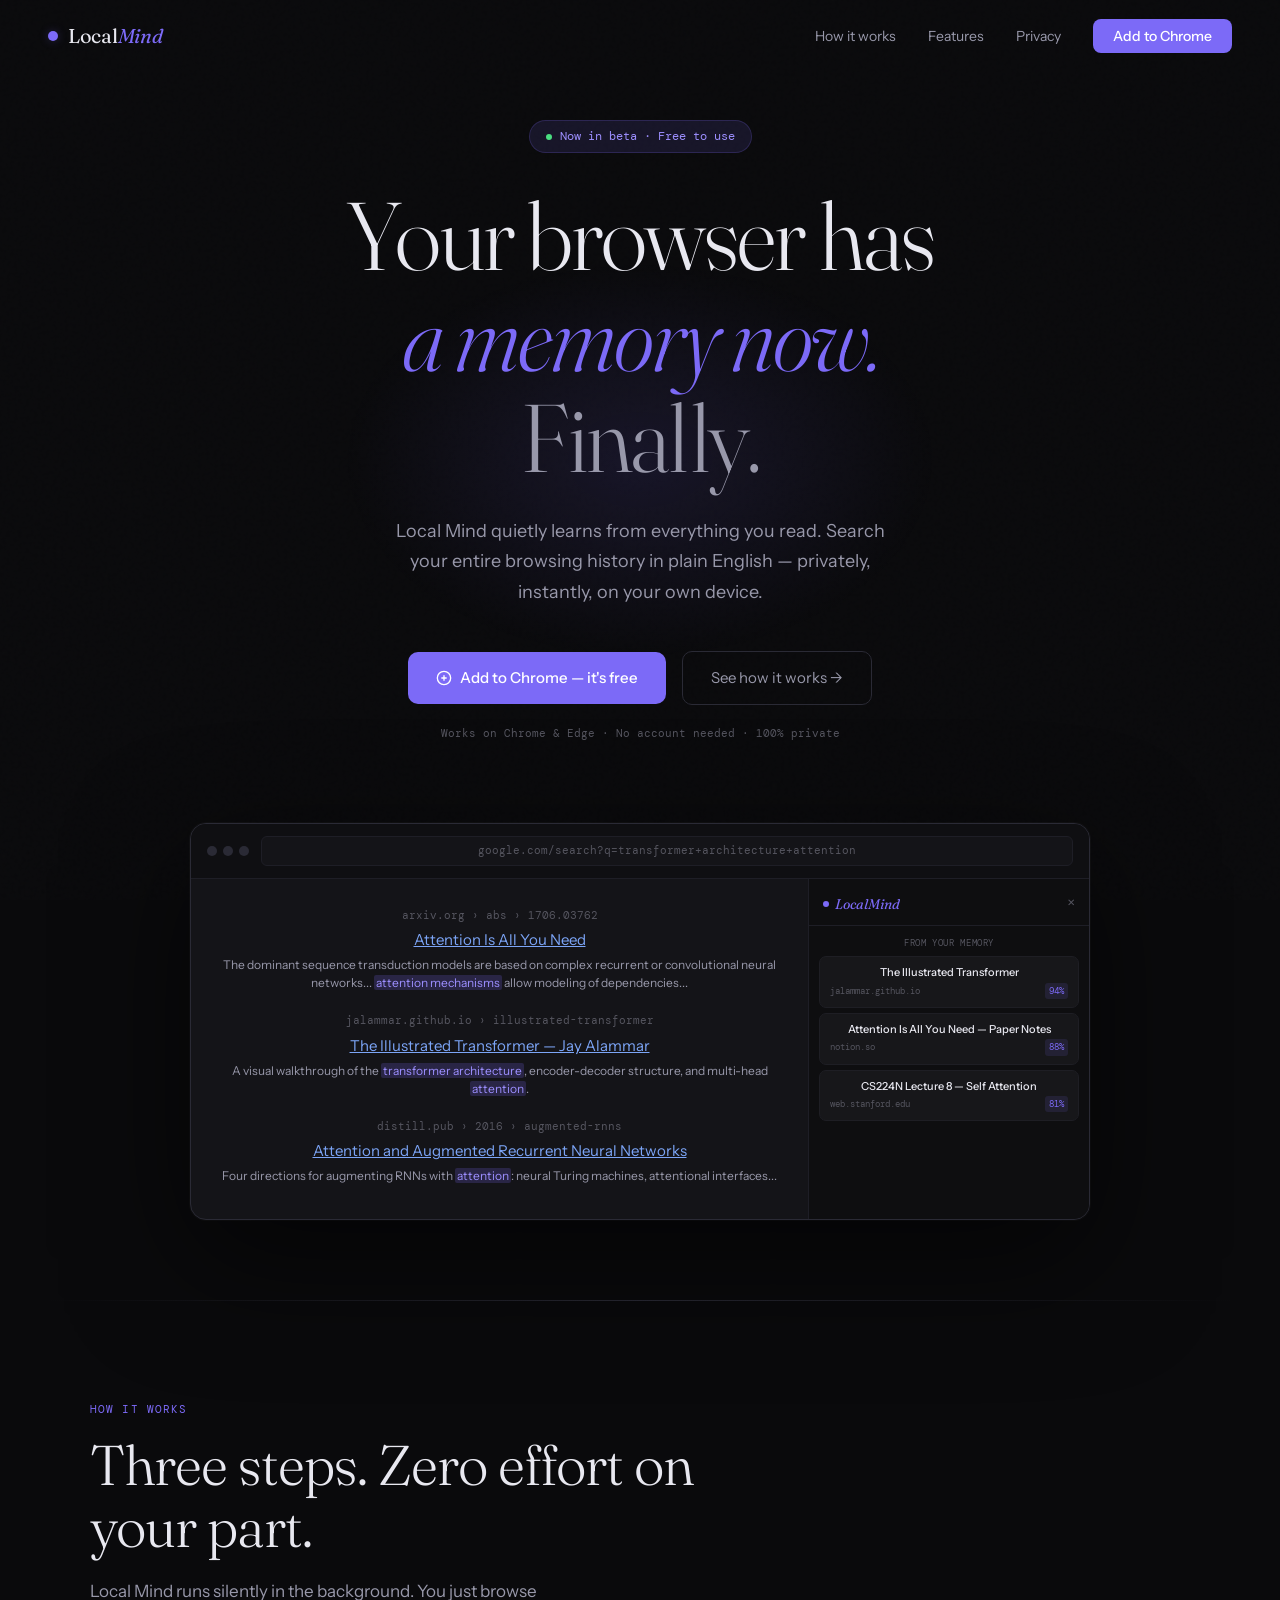
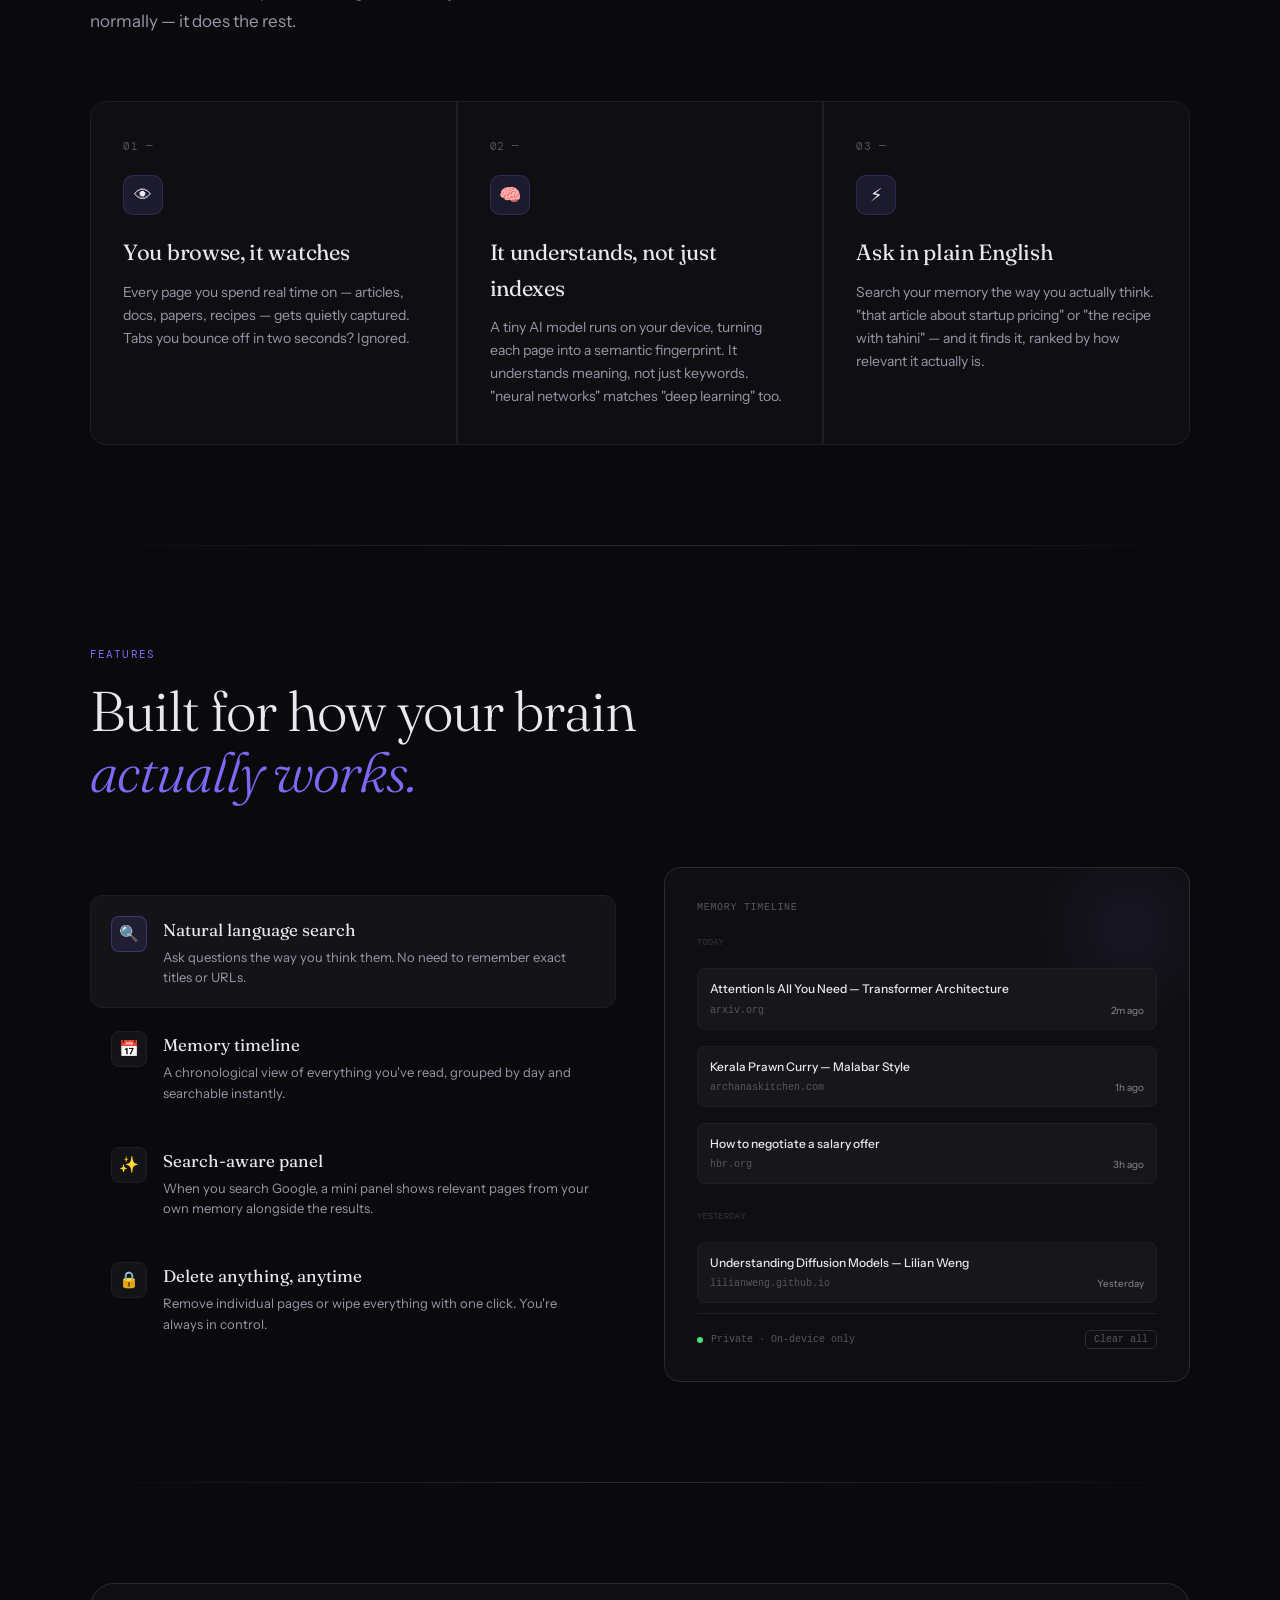
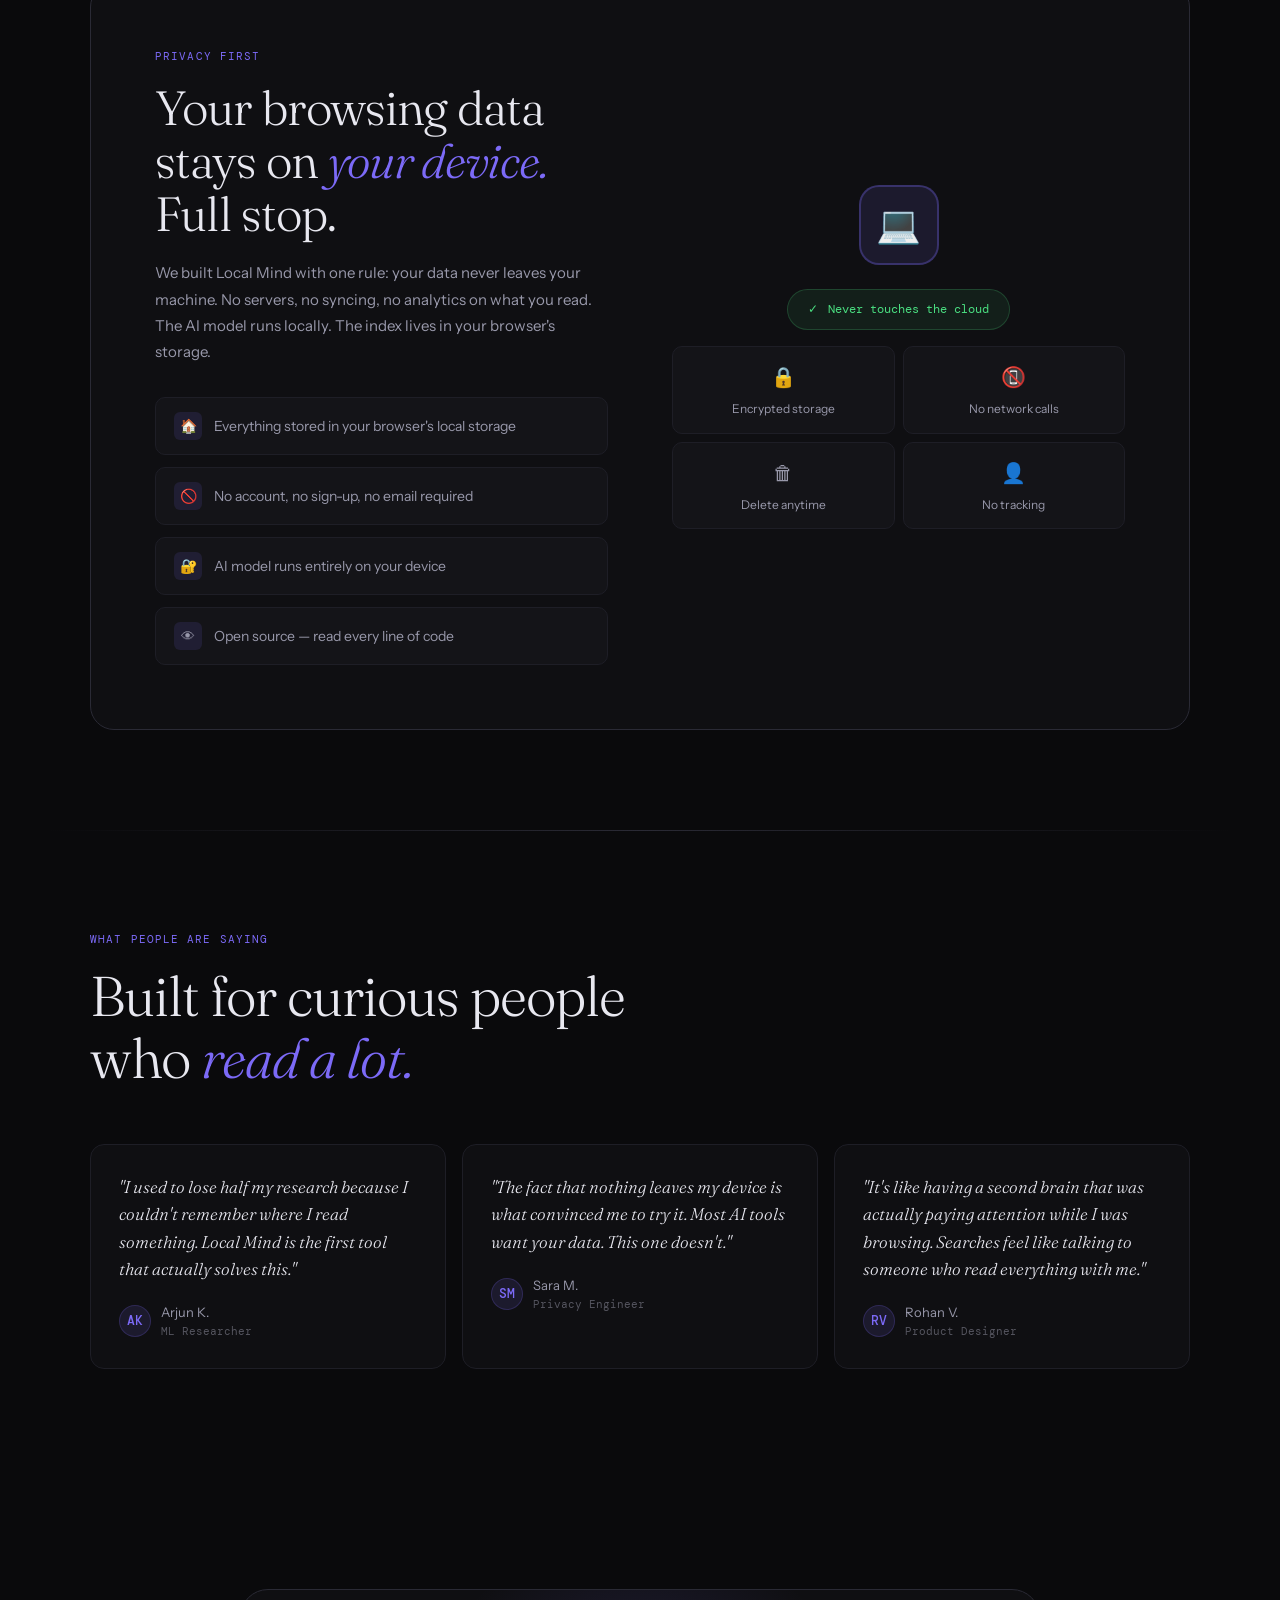
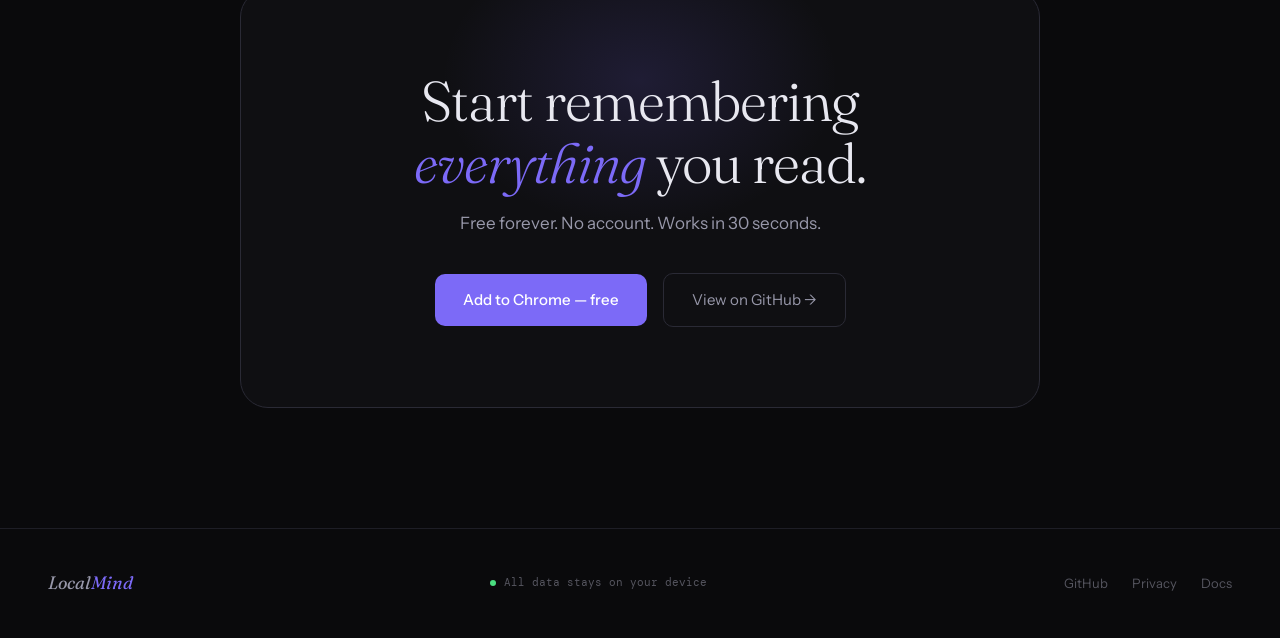
==== frontend/index.html @ 48183b3a "feat: added landong page" ====
<!DOCTYPE html>
<html lang="en">
<head>
  <meta charset="UTF-8"/>
  <meta name="viewport" content="width=device-width, initial-scale=1.0"/>
  <title>Local Mind — Your Browser Memory</title>
  <link rel="preconnect" href="https://fonts.googleapis.com">
  <link href="https://fonts.googleapis.com/css2?family=Fraunces:ital,opsz,wght@0,9..144,300;0,9..144,400;0,9..144,500;1,9..144,300;1,9..144,400&family=Instrument+Sans:wght@400;500&family=DM+Mono:wght@400;500&display=swap" rel="stylesheet">
  <style>
    *, *::before, *::after { box-sizing: border-box; margin: 0; padding: 0; }

    :root {
      --bg: #0a0a0c;
      --bg2: #0f0f12;
      --bg3: #141418;
      --accent: #7c6af7;
      --accent2: #9d8fff;
      --accent-dim: rgba(124,106,247,0.12);
      --accent-glow: rgba(124,106,247,0.25);
      --border: #1e1e26;
      --border2: #2a2a35;
      --text: #e8e8f0;
      --text2: #9898aa;
      --text3: #55555f;
      --green: #4ade80;
      --serif: 'Fraunces', Georgia, serif;
      --sans: 'Instrument Sans', system-ui, sans-serif;
      --mono: 'DM Mono', monospace;
    }

    html { scroll-behavior: smooth; }

    body {
      background: var(--bg);
      color: var(--text);
      font-family: var(--sans);
      font-size: 16px;
      line-height: 1.6;
      overflow-x: hidden;
    }

    /* ── Noise overlay ─────────────────────────────────────────────── */
    body::before {
      content: '';
      position: fixed;
      inset: 0;
      background-image: url("data:image/svg+xml,%3Csvg viewBox='0 0 256 256' xmlns='http://www.w3.org/2000/svg'%3E%3Cfilter id='noise'%3E%3CfeTurbulence type='fractalNoise' baseFrequency='0.9' numOctaves='4' stitchTiles='stitch'/%3E%3C/filter%3E%3Crect width='100%25' height='100%25' filter='url(%23noise)' opacity='0.04'/%3E%3C/svg%3E");
      pointer-events: none;
      z-index: 0;
      opacity: 0.4;
    }

    /* ── Nav ───────────────────────────────────────────────────────── */
    nav {
      position: fixed;
      top: 0; left: 0; right: 0;
      z-index: 100;
      display: flex;
      align-items: center;
      justify-content: space-between;
      padding: 20px 48px;
      border-bottom: 1px solid transparent;
      transition: border-color 0.3s, background 0.3s;
    }

    nav.scrolled {
      background: rgba(10,10,12,0.9);
      backdrop-filter: blur(12px);
      border-color: var(--border);
    }

    .nav-logo {
      display: flex;
      align-items: center;
      gap: 10px;
      text-decoration: none;
    }

    .nav-dot {
      width: 10px; height: 10px;
      border-radius: 50%;
      background: var(--accent);
      box-shadow: 0 0 10px var(--accent-glow);
      animation: pulse 2.5s ease-in-out infinite;
    }

    @keyframes pulse {
      0%,100% { box-shadow: 0 0 8px var(--accent-glow); }
      50% { box-shadow: 0 0 20px rgba(124,106,247,0.5); }
    }

    .nav-logo-text {
      font-family: var(--serif);
      font-size: 20px;
      color: var(--text);
      letter-spacing: -0.3px;
    }

    .nav-logo-text em { font-style: italic; color: var(--accent); }

    .nav-links {
      display: flex;
      align-items: center;
      gap: 32px;
      list-style: none;
    }

    .nav-links a {
      color: var(--text2);
      text-decoration: none;
      font-size: 14px;
      transition: color 0.15s;
    }

    .nav-links a:hover { color: var(--text); }

    .nav-cta {
      background: var(--accent);
      color: white !important;
      padding: 8px 20px;
      border-radius: 8px;
      font-size: 14px !important;
      font-weight: 500;
      transition: background 0.15s !important;
    }

    .nav-cta:hover { background: #6b59e0 !important; color: white !important; }

    /* ── Hero ──────────────────────────────────────────────────────── */
    .hero {
      min-height: 100vh;
      display: flex;
      flex-direction: column;
      align-items: center;
      justify-content: center;
      text-align: center;
      padding: 120px 24px 80px;
      position: relative;
    }

    /* Radial glow behind hero */
    .hero::after {
      content: '';
      position: absolute;
      top: 20%;
      left: 50%;
      transform: translateX(-50%);
      width: 600px;
      height: 400px;
      background: radial-gradient(ellipse, rgba(124,106,247,0.12) 0%, transparent 70%);
      pointer-events: none;
      z-index: 0;
    }

    .hero-eyebrow {
      display: inline-flex;
      align-items: center;
      gap: 8px;
      background: var(--accent-dim);
      border: 1px solid rgba(124,106,247,0.2);
      border-radius: 999px;
      padding: 6px 16px;
      font-family: var(--mono);
      font-size: 12px;
      color: var(--accent2);
      margin-bottom: 32px;
      position: relative;
      z-index: 1;
      animation: fadeUp 0.8s ease both;
    }

    .eyebrow-dot {
      width: 6px; height: 6px;
      border-radius: 50%;
      background: var(--green);
      animation: pulse 2s ease-in-out infinite;
    }

    .hero-title {
      font-family: var(--serif);
      font-size: clamp(52px, 8vw, 96px);
      font-weight: 300;
      line-height: 1.05;
      letter-spacing: -2px;
      color: var(--text);
      max-width: 900px;
      position: relative;
      z-index: 1;
      animation: fadeUp 0.8s 0.1s ease both;
    }

    .hero-title em {
      font-style: italic;
      color: var(--accent);
      font-weight: 300;
    }

    .hero-title .line2 {
      display: block;
      color: var(--text2);
      font-weight: 300;
    }

    .hero-sub {
      font-size: 18px;
      color: var(--text2);
      max-width: 520px;
      margin: 28px auto 0;
      line-height: 1.7;
      font-weight: 400;
      position: relative;
      z-index: 1;
      animation: fadeUp 0.8s 0.2s ease both;
    }

    .hero-actions {
      display: flex;
      align-items: center;
      gap: 16px;
      margin-top: 44px;
      position: relative;
      z-index: 1;
      animation: fadeUp 0.8s 0.3s ease both;
    }

    .btn-primary {
      display: inline-flex;
      align-items: center;
      gap: 8px;
      background: var(--accent);
      color: white;
      padding: 14px 28px;
      border-radius: 10px;
      font-size: 15px;
      font-weight: 500;
      text-decoration: none;
      transition: all 0.2s;
      border: none;
      cursor: pointer;
    }

    .btn-primary:hover {
      background: #6b59e0;
      transform: translateY(-1px);
      box-shadow: 0 8px 30px rgba(124,106,247,0.35);
    }

    .btn-secondary {
      display: inline-flex;
      align-items: center;
      gap: 8px;
      background: transparent;
      color: var(--text2);
      padding: 14px 28px;
      border-radius: 10px;
      font-size: 15px;
      text-decoration: none;
      border: 1px solid var(--border2);
      transition: all 0.2s;
    }

    .btn-secondary:hover {
      color: var(--text);
      border-color: var(--text3);
    }

    .hero-note {
      margin-top: 20px;
      font-family: var(--mono);
      font-size: 11px;
      color: var(--text3);
      position: relative;
      z-index: 1;
      animation: fadeUp 0.8s 0.4s ease both;
    }

    /* ── Browser mockup ────────────────────────────────────────────── */
    .hero-visual {
      margin-top: 80px;
      position: relative;
      z-index: 1;
      animation: fadeUp 0.8s 0.5s ease both;
      width: 100%;
      max-width: 900px;
    }

    .browser-frame {
      background: var(--bg3);
      border: 1px solid var(--border2);
      border-radius: 16px;
      overflow: hidden;
      box-shadow: 0 40px 120px rgba(0,0,0,0.6), 0 0 0 1px rgba(255,255,255,0.03);
    }

    .browser-bar {
      background: var(--bg2);
      border-bottom: 1px solid var(--border);
      padding: 12px 16px;
      display: flex;
      align-items: center;
      gap: 12px;
    }

    .browser-dots {
      display: flex;
      gap: 6px;
    }

    .browser-dots span {
      width: 10px; height: 10px;
      border-radius: 50%;
      background: var(--border2);
    }

    .browser-url {
      flex: 1;
      background: var(--bg3);
      border: 1px solid var(--border);
      border-radius: 6px;
      padding: 5px 12px;
      font-family: var(--mono);
      font-size: 11px;
      color: var(--text3);
      text-align: center;
    }

    .browser-content {
      display: grid;
      grid-template-columns: 1fr 280px;
      min-height: 340px;
    }

    .browser-main {
      padding: 28px;
      border-right: 1px solid var(--border);
    }

    .search-results-mock {
      display: flex;
      flex-direction: column;
      gap: 20px;
    }

    .mock-result {
      display: flex;
      flex-direction: column;
      gap: 4px;
      animation: fadeUp 0.5s ease both;
    }

    .mock-result:nth-child(1) { animation-delay: 0.6s; }
    .mock-result:nth-child(2) { animation-delay: 0.7s; }
    .mock-result:nth-child(3) { animation-delay: 0.8s; }

    .mock-url { font-size: 11px; color: var(--text3); font-family: var(--mono); }
    .mock-title { font-size: 15px; color: #7ca5f7; text-decoration: underline; cursor: pointer; }
    .mock-snippet { font-size: 12px; color: var(--text2); line-height: 1.5; }
    .mock-snippet mark { background: rgba(124,106,247,0.2); color: var(--accent2); border-radius: 2px; padding: 0 2px; }

    /* Mini panel inside browser */
    .mini-panel {
      background: #0e0e10;
      display: flex;
      flex-direction: column;
    }

    .mp-header {
      padding: 14px 14px 10px;
      border-bottom: 1px solid var(--border);
      display: flex;
      align-items: center;
      justify-content: space-between;
    }

    .mp-logo {
      font-family: var(--serif);
      font-style: italic;
      font-size: 14px;
      color: var(--accent);
      display: flex;
      align-items: center;
      gap: 6px;
    }

    .mp-dot {
      width: 6px; height: 6px;
      border-radius: 50%;
      background: var(--accent);
      animation: pulse 2s ease-in-out infinite;
    }

    .mp-label {
      font-family: var(--mono);
      font-size: 9px;
      color: var(--text3);
      text-transform: uppercase;
      letter-spacing: 0.07em;
      padding: 10px 14px 6px;
    }

    .mp-cards {
      display: flex;
      flex-direction: column;
      gap: 5px;
      padding: 0 10px;
      flex: 1;
    }

    .mp-card {
      background: #17171a;
      border: 1px solid #1e1e24;
      border-radius: 7px;
      padding: 8px 10px;
      animation: fadeUp 0.4s ease both;
    }

    .mp-card:nth-child(1) { animation-delay: 0.9s; }
    .mp-card:nth-child(2) { animation-delay: 1.0s; }
    .mp-card:nth-child(3) { animation-delay: 1.1s; }

    .mp-card-title {
      font-size: 11px;
      font-weight: 500;
      color: var(--text);
      line-height: 1.3;
      margin-bottom: 3px;
    }

    .mp-card-meta {
      display: flex;
      justify-content: space-between;
      align-items: center;
    }

    .mp-card-domain { font-family: var(--mono); font-size: 9px; color: var(--text3); }
    .mp-card-score { font-family: var(--mono); font-size: 9px; color: var(--accent); background: var(--accent-dim); border-radius: 3px; padding: 1px 4px; }

    /* ── Sections ──────────────────────────────────────────────────── */
    section {
      padding: 100px 24px;
      position: relative;
      z-index: 1;
    }

    .container {
      max-width: 1100px;
      margin: 0 auto;
    }

    .section-label {
      font-family: var(--mono);
      font-size: 11px;
      text-transform: uppercase;
      letter-spacing: 0.1em;
      color: var(--accent);
      margin-bottom: 16px;
    }

    .section-title {
      font-family: var(--serif);
      font-size: clamp(36px, 5vw, 56px);
      font-weight: 300;
      line-height: 1.1;
      letter-spacing: -1px;
      color: var(--text);
      max-width: 640px;
      margin-bottom: 20px;
    }

    .section-title em { font-style: italic; color: var(--accent); }

    .section-body {
      font-size: 17px;
      color: var(--text2);
      max-width: 500px;
      line-height: 1.75;
    }

    /* ── How it works ──────────────────────────────────────────────── */
    .how-grid {
      display: grid;
      grid-template-columns: repeat(3, 1fr);
      gap: 2px;
      margin-top: 64px;
      background: var(--border);
      border: 1px solid var(--border);
      border-radius: 16px;
      overflow: hidden;
    }

    .how-item {
      background: var(--bg2);
      padding: 36px 32px;
      position: relative;
      transition: background 0.2s;
    }

    .how-item:hover { background: var(--bg3); }

    .how-num {
      font-family: var(--mono);
      font-size: 11px;
      color: var(--text3);
      margin-bottom: 20px;
      letter-spacing: 0.05em;
    }

    .how-icon {
      width: 40px; height: 40px;
      background: var(--accent-dim);
      border: 1px solid rgba(124,106,247,0.2);
      border-radius: 10px;
      display: flex;
      align-items: center;
      justify-content: center;
      margin-bottom: 20px;
      font-size: 18px;
    }

    .how-title {
      font-family: var(--serif);
      font-size: 22px;
      font-weight: 400;
      color: var(--text);
      margin-bottom: 10px;
      letter-spacing: -0.3px;
    }

    .how-desc {
      font-size: 14px;
      color: var(--text2);
      line-height: 1.65;
    }

    /* ── Features ──────────────────────────────────────────────────── */
    .features-wrap {
      display: grid;
      grid-template-columns: 1fr 1fr;
      gap: 48px;
      align-items: center;
      margin-top: 64px;
    }

    .feature-list {
      display: flex;
      flex-direction: column;
      gap: 2px;
    }

    .feature-item {
      display: flex;
      align-items: flex-start;
      gap: 16px;
      padding: 20px;
      border-radius: 12px;
      cursor: pointer;
      transition: background 0.15s;
      border: 1px solid transparent;
    }

    .feature-item:hover, .feature-item.active {
      background: var(--bg3);
      border-color: var(--border);
    }

    .feature-item.active .feature-icon {
      background: var(--accent-dim);
      border-color: rgba(124,106,247,0.3);
      color: var(--accent);
    }

    .feature-icon {
      width: 36px; height: 36px;
      background: var(--bg3);
      border: 1px solid var(--border);
      border-radius: 8px;
      display: flex;
      align-items: center;
      justify-content: center;
      font-size: 16px;
      flex-shrink: 0;
      transition: all 0.15s;
    }

    .feature-text h3 {
      font-family: var(--serif);
      font-size: 17px;
      font-weight: 400;
      color: var(--text);
      margin-bottom: 4px;
    }

    .feature-text p {
      font-size: 13px;
      color: var(--text2);
      line-height: 1.55;
    }

    .feature-visual {
      background: var(--bg2);
      border: 1px solid var(--border2);
      border-radius: 16px;
      padding: 32px;
      min-height: 360px;
      display: flex;
      flex-direction: column;
      gap: 10px;
      position: relative;
      overflow: hidden;
    }

    .feature-visual::before {
      content: '';
      position: absolute;
      top: -40px; right: -40px;
      width: 200px; height: 200px;
      background: radial-gradient(circle, rgba(124,106,247,0.08) 0%, transparent 70%);
      pointer-events: none;
    }

    /* ── Privacy section ───────────────────────────────────────────── */
    .privacy-wrap {
      background: var(--bg2);
      border: 1px solid var(--border2);
      border-radius: 24px;
      padding: 64px;
      display: grid;
      grid-template-columns: 1fr 1fr;
      gap: 64px;
      align-items: center;
    }

    .privacy-badges {
      display: flex;
      flex-direction: column;
      gap: 12px;
      margin-top: 32px;
    }

    .privacy-badge {
      display: flex;
      align-items: center;
      gap: 12px;
      padding: 14px 18px;
      background: var(--bg3);
      border: 1px solid var(--border);
      border-radius: 10px;
      font-size: 14px;
      color: var(--text2);
    }

    .privacy-badge-icon {
      width: 28px; height: 28px;
      background: var(--accent-dim);
      border-radius: 6px;
      display: flex;
      align-items: center;
      justify-content: center;
      font-size: 14px;
      flex-shrink: 0;
    }

    .privacy-graphic {
      display: flex;
      flex-direction: column;
      gap: 16px;
      align-items: center;
    }

    .device-icon {
      width: 80px; height: 80px;
      background: var(--accent-dim);
      border: 2px solid rgba(124,106,247,0.3);
      border-radius: 20px;
      display: flex;
      align-items: center;
      justify-content: center;
      font-size: 36px;
      margin: 0 auto 8px;
    }

    .no-cloud {
      display: flex;
      align-items: center;
      gap: 10px;
      padding: 10px 20px;
      background: rgba(74,222,128,0.08);
      border: 1px solid rgba(74,222,128,0.2);
      border-radius: 999px;
      font-family: var(--mono);
      font-size: 12px;
      color: var(--green);
    }

    .lock-items {
      display: grid;
      grid-template-columns: 1fr 1fr;
      gap: 8px;
      width: 100%;
    }

    .lock-item {
      background: var(--bg3);
      border: 1px solid var(--border);
      border-radius: 10px;
      padding: 14px;
      text-align: center;
      font-size: 12px;
      color: var(--text2);
    }

    .lock-item span { display: block; font-size: 20px; margin-bottom: 6px; }

    /* ── Testimonials / quotes ─────────────────────────────────────── */
    .quotes-grid {
      display: grid;
      grid-template-columns: repeat(3, 1fr);
      gap: 16px;
      margin-top: 56px;
    }

    .quote-card {
      background: var(--bg2);
      border: 1px solid var(--border);
      border-radius: 14px;
      padding: 28px;
      transition: border-color 0.2s;
    }

    .quote-card:hover { border-color: var(--border2); }

    .quote-text {
      font-family: var(--serif);
      font-size: 17px;
      font-weight: 300;
      font-style: italic;
      color: var(--text);
      line-height: 1.6;
      margin-bottom: 20px;
    }

    .quote-author {
      display: flex;
      align-items: center;
      gap: 10px;
    }

    .quote-avatar {
      width: 32px; height: 32px;
      border-radius: 50%;
      background: var(--accent-dim);
      border: 1px solid rgba(124,106,247,0.2);
      display: flex;
      align-items: center;
      justify-content: center;
      font-size: 13px;
      font-weight: 500;
      color: var(--accent);
      font-family: var(--mono);
    }

    .quote-name { font-size: 13px; color: var(--text2); }
    .quote-role { font-size: 11px; color: var(--text3); font-family: var(--mono); }

    /* ── CTA ───────────────────────────────────────────────────────── */
    .cta-section {
      text-align: center;
      padding: 120px 24px;
    }

    .cta-wrap {
      background: var(--bg2);
      border: 1px solid var(--border2);
      border-radius: 28px;
      padding: 80px 48px;
      position: relative;
      overflow: hidden;
      max-width: 800px;
      margin: 0 auto;
    }

    .cta-wrap::before {
      content: '';
      position: absolute;
      top: -60px; left: 50%;
      transform: translateX(-50%);
      width: 400px; height: 300px;
      background: radial-gradient(ellipse, rgba(124,106,247,0.15) 0%, transparent 70%);
      pointer-events: none;
    }

    .cta-title {
      font-family: var(--serif);
      font-size: clamp(36px, 5vw, 56px);
      font-weight: 300;
      letter-spacing: -1px;
      line-height: 1.1;
      color: var(--text);
      margin-bottom: 16px;
      position: relative;
      z-index: 1;
    }

    .cta-title em { font-style: italic; color: var(--accent); }

    .cta-sub {
      font-size: 17px;
      color: var(--text2);
      margin-bottom: 36px;
      position: relative;
      z-index: 1;
    }

    .cta-actions {
      display: flex;
      align-items: center;
      justify-content: center;
      gap: 16px;
      position: relative;
      z-index: 1;
    }

    /* ── Footer ────────────────────────────────────────────────────── */
    footer {
      border-top: 1px solid var(--border);
      padding: 40px 48px;
      display: flex;
      align-items: center;
      justify-content: space-between;
      position: relative;
      z-index: 1;
    }

    .footer-logo {
      font-family: var(--serif);
      font-style: italic;
      font-size: 18px;
      color: var(--text2);
    }

    .footer-logo em { color: var(--accent); }

    .footer-note {
      font-family: var(--mono);
      font-size: 11px;
      color: var(--text3);
      display: flex;
      align-items: center;
      gap: 8px;
    }

    .footer-note span {
      width: 6px; height: 6px;
      border-radius: 50%;
      background: var(--green);
    }

    .footer-links {
      display: flex;
      gap: 24px;
      list-style: none;
    }

    .footer-links a {
      font-size: 13px;
      color: var(--text3);
      text-decoration: none;
      transition: color 0.15s;
    }

    .footer-links a:hover { color: var(--text2); }

    /* ── Divider ───────────────────────────────────────────────────── */
    .divider {
      height: 1px;
      background: linear-gradient(90deg, transparent, var(--border2), transparent);
      margin: 0 48px;
    }

    /* ── Animations ────────────────────────────────────────────────── */
    @keyframes fadeUp {
      from { opacity: 0; transform: translateY(20px); }
      to   { opacity: 1; transform: translateY(0); }
    }

    .reveal {
      opacity: 0;
      transform: translateY(24px);
      transition: opacity 0.7s ease, transform 0.7s ease;
    }

    .reveal.visible {
      opacity: 1;
      transform: translateY(0);
    }

    /* ── Scrollbar ─────────────────────────────────────────────────── */
    ::-webkit-scrollbar { width: 6px; }
    ::-webkit-scrollbar-track { background: var(--bg); }
    ::-webkit-scrollbar-thumb { background: var(--border2); border-radius: 3px; }

    /* ── Responsive ────────────────────────────────────────────────── */
    @media (max-width: 768px) {
      nav { padding: 16px 24px; }
      .nav-links { display: none; }
      .how-grid { grid-template-columns: 1fr; }
      .features-wrap { grid-template-columns: 1fr; }
      .privacy-wrap { grid-template-columns: 1fr; padding: 40px 28px; gap: 40px; }
      .quotes-grid { grid-template-columns: 1fr; }
      .browser-content { grid-template-columns: 1fr; }
      .mini-panel { display: none; }
      footer { flex-direction: column; gap: 20px; text-align: center; }
    }
  </style>
</head>
<body>

  <!-- Nav -->
  <nav id="nav">
    <a href="#" class="nav-logo">
      <div class="nav-dot"></div>
      <span class="nav-logo-text">Local<em>Mind</em></span>
    </a>
    <ul class="nav-links">
      <li><a href="#how">How it works</a></li>
      <li><a href="#features">Features</a></li>
      <li><a href="#privacy">Privacy</a></li>
      <li><a href="#" class="nav-cta">Add to Chrome</a></li>
    </ul>
  </nav>

  <!-- Hero -->
  <section class="hero">
    <div class="hero-eyebrow">
      <span class="eyebrow-dot"></span>
      Now in beta · Free to use
    </div>

    <h1 class="hero-title">
      Your browser has<br>
      <em>a memory now.</em>
      <span class="line2">Finally.</span>
    </h1>

    <p class="hero-sub">
      Local Mind quietly learns from everything you read. Search your entire browsing history in plain English — privately, instantly, on your own device.
    </p>

    <div class="hero-actions">
      <a href="#" class="btn-primary">
        <svg width="16" height="16" viewBox="0 0 24 24" fill="none" stroke="currentColor" stroke-width="2"><path d="M12 2C6.48 2 2 6.48 2 12s4.48 10 10 10 10-4.48 10-10S17.52 2 12 2z"/><path d="M12 8v8M8 12h8"/></svg>
        Add to Chrome — it's free
      </a>
      <a href="#how" class="btn-secondary">See how it works →</a>
    </div>

    <p class="hero-note">Works on Chrome & Edge · No account needed · 100% private</p>

    <!-- Browser mockup -->
    <div class="hero-visual">
      <div class="browser-frame">
        <div class="browser-bar">
          <div class="browser-dots">
            <span></span><span></span><span></span>
          </div>
          <div class="browser-url">google.com/search?q=transformer+architecture+attention</div>
        </div>
        <div class="browser-content">
          <div class="browser-main">
            <div class="search-results-mock">
              <div class="mock-result">
                <div class="mock-url">arxiv.org › abs › 1706.03762</div>
                <div class="mock-title">Attention Is All You Need</div>
                <div class="mock-snippet">The dominant sequence transduction models are based on complex recurrent or convolutional neural networks... <mark>attention mechanisms</mark> allow modeling of dependencies...</div>
              </div>
              <div class="mock-result">
                <div class="mock-url">jalammar.github.io › illustrated-transformer</div>
                <div class="mock-title">The Illustrated Transformer — Jay Alammar</div>
                <div class="mock-snippet">A visual walkthrough of the <mark>transformer architecture</mark>, encoder-decoder structure, and multi-head <mark>attention</mark>.</div>
              </div>
              <div class="mock-result">
                <div class="mock-url">distill.pub › 2016 › augmented-rnns</div>
                <div class="mock-title">Attention and Augmented Recurrent Neural Networks</div>
                <div class="mock-snippet">Four directions for augmenting RNNs with <mark>attention</mark>: neural Turing machines, attentional interfaces...</div>
              </div>
            </div>
          </div>
          <div class="mini-panel">
            <div class="mp-header">
              <div class="mp-logo"><div class="mp-dot"></div>LocalMind</div>
              <span style="font-family:monospace;font-size:10px;color:#555560;">✕</span>
            </div>
            <div class="mp-label">From your memory</div>
            <div class="mp-cards">
              <div class="mp-card">
                <div class="mp-card-title">The Illustrated Transformer</div>
                <div class="mp-card-meta">
                  <span class="mp-card-domain">jalammar.github.io</span>
                  <span class="mp-card-score">94%</span>
                </div>
              </div>
              <div class="mp-card">
                <div class="mp-card-title">Attention Is All You Need — Paper Notes</div>
                <div class="mp-card-meta">
                  <span class="mp-card-domain">notion.so</span>
                  <span class="mp-card-score">88%</span>
                </div>
              </div>
              <div class="mp-card">
                <div class="mp-card-title">CS224N Lecture 8 — Self Attention</div>
                <div class="mp-card-meta">
                  <span class="mp-card-domain">web.stanford.edu</span>
                  <span class="mp-card-score">81%</span>
                </div>
              </div>
            </div>
          </div>
        </div>
      </div>
    </div>
  </section>

  <div class="divider"></div>

  <!-- How it works -->
  <section id="how">
    <div class="container">
      <div class="reveal">
        <div class="section-label">How it works</div>
        <h2 class="section-title">Three steps. Zero effort on your part.</h2>
        <p class="section-body">Local Mind runs silently in the background. You just browse normally — it does the rest.</p>
      </div>

      <div class="how-grid reveal">
        <div class="how-item">
          <div class="how-num">01 —</div>
          <div class="how-icon">👁</div>
          <div class="how-title">You browse, it watches</div>
          <p class="how-desc">Every page you spend real time on — articles, docs, papers, recipes — gets quietly captured. Tabs you bounce off in two seconds? Ignored.</p>
        </div>
        <div class="how-item">
          <div class="how-num">02 —</div>
          <div class="how-icon">🧠</div>
          <div class="how-title">It understands, not just indexes</div>
          <p class="how-desc">A tiny AI model runs on your device, turning each page into a semantic fingerprint. It understands meaning, not just keywords. "neural networks" matches "deep learning" too.</p>
        </div>
        <div class="how-item">
          <div class="how-num">03 —</div>
          <div class="how-icon">⚡</div>
          <div class="how-title">Ask in plain English</div>
          <p class="how-desc">Search your memory the way you actually think. "that article about startup pricing" or "the recipe with tahini" — and it finds it, ranked by how relevant it actually is.</p>
        </div>
      </div>
    </div>
  </section>

  <div class="divider"></div>

  <!-- Features -->
  <section id="features">
    <div class="container">
      <div class="reveal">
        <div class="section-label">Features</div>
        <h2 class="section-title">Built for how your brain <em>actually works.</em></h2>
      </div>

      <div class="features-wrap">
        <div class="feature-list reveal">
          <div class="feature-item active" data-feature="search">
            <div class="feature-icon">🔍</div>
            <div class="feature-text">
              <h3>Natural language search</h3>
              <p>Ask questions the way you think them. No need to remember exact titles or URLs.</p>
            </div>
          </div>
          <div class="feature-item" data-feature="timeline">
            <div class="feature-icon">📅</div>
            <div class="feature-text">
              <h3>Memory timeline</h3>
              <p>A chronological view of everything you've read, grouped by day and searchable instantly.</p>
            </div>
          </div>
          <div class="feature-item" data-feature="trigger">
            <div class="feature-icon">✨</div>
            <div class="feature-text">
              <h3>Search-aware panel</h3>
              <p>When you search Google, a mini panel shows relevant pages from your own memory alongside the results.</p>
            </div>
          </div>
          <div class="feature-item" data-feature="private">
            <div class="feature-icon">🔒</div>
            <div class="feature-text">
              <h3>Delete anything, anytime</h3>
              <p>Remove individual pages or wipe everything with one click. You're always in control.</p>
            </div>
          </div>
        </div>

        <div class="feature-visual reveal">
          <!-- Animated sidebar preview -->
          <div style="font-family:monospace;font-size:10px;color:#555560;text-transform:uppercase;letter-spacing:0.07em;margin-bottom:10px;">Memory Timeline</div>
          <div style="font-family:monospace;font-size:9px;color:#333340;margin-bottom:8px;">TODAY</div>
          <div class="mp-card" style="margin-bottom:6px;padding:10px 12px;">
            <div style="font-size:12px;font-weight:500;color:#e8e8ed;margin-bottom:4px;">Attention Is All You Need — Transformer Architecture</div>
            <div style="display:flex;justify-content:space-between;"><span style="font-family:monospace;font-size:10px;color:#555560;">arxiv.org</span><span style="font-size:10px;color:#888895;">2m ago</span></div>
          </div>
          <div class="mp-card" style="margin-bottom:6px;padding:10px 12px;">
            <div style="font-size:12px;font-weight:500;color:#e8e8ed;margin-bottom:4px;">Kerala Prawn Curry — Malabar Style</div>
            <div style="display:flex;justify-content:space-between;"><span style="font-family:monospace;font-size:10px;color:#555560;">archanaskitchen.com</span><span style="font-size:10px;color:#888895;">1h ago</span></div>
          </div>
          <div class="mp-card" style="margin-bottom:6px;padding:10px 12px;">
            <div style="font-size:12px;font-weight:500;color:#e8e8ed;margin-bottom:4px;">How to negotiate a salary offer</div>
            <div style="display:flex;justify-content:space-between;"><span style="font-family:monospace;font-size:10px;color:#555560;">hbr.org</span><span style="font-size:10px;color:#888895;">3h ago</span></div>
          </div>
          <div style="font-family:monospace;font-size:9px;color:#333340;margin:10px 0 8px;">YESTERDAY</div>
          <div class="mp-card" style="padding:10px 12px;">
            <div style="font-size:12px;font-weight:500;color:#e8e8ed;margin-bottom:4px;">Understanding Diffusion Models — Lilian Weng</div>
            <div style="display:flex;justify-content:space-between;"><span style="font-family:monospace;font-size:10px;color:#555560;">lilianweng.github.io</span><span style="font-size:10px;color:#888895;">Yesterday</span></div>
          </div>
          <div style="margin-top:auto;padding-top:16px;border-top:1px solid #1e1e24;display:flex;align-items:center;gap:8px;">
            <div style="width:6px;height:6px;border-radius:50%;background:#4ade80;"></div>
            <span style="font-family:monospace;font-size:10px;color:#555560;">Private · On-device only</span>
            <button style="margin-left:auto;background:transparent;border:1px solid #2a2a30;border-radius:5px;color:#555560;font-size:10px;padding:3px 8px;cursor:pointer;font-family:monospace;">Clear all</button>
          </div>
        </div>
      </div>
    </div>
  </section>

  <div class="divider"></div>

  <!-- Privacy -->
  <section id="privacy">
    <div class="container">
      <div class="privacy-wrap reveal">
        <div>
          <div class="section-label">Privacy first</div>
          <h2 class="section-title" style="font-size:clamp(32px,4vw,48px);">Your browsing data stays on <em>your device.</em> Full stop.</h2>
          <p class="section-body" style="font-size:15px;margin-top:16px;">We built Local Mind with one rule: your data never leaves your machine. No servers, no syncing, no analytics on what you read. The AI model runs locally. The index lives in your browser's storage.</p>
          <div class="privacy-badges">
            <div class="privacy-badge">
              <div class="privacy-badge-icon">🏠</div>
              Everything stored in your browser's local storage
            </div>
            <div class="privacy-badge">
              <div class="privacy-badge-icon">🚫</div>
              No account, no sign-up, no email required
            </div>
            <div class="privacy-badge">
              <div class="privacy-badge-icon">🔐</div>
              AI model runs entirely on your device
            </div>
            <div class="privacy-badge">
              <div class="privacy-badge-icon">👁</div>
              Open source — read every line of code
            </div>
          </div>
        </div>
        <div class="privacy-graphic">
          <div class="device-icon">💻</div>
          <div class="no-cloud">
            <span>✓</span>
            Never touches the cloud
          </div>
          <div class="lock-items">
            <div class="lock-item">
              <span>🔒</span>
              Encrypted storage
            </div>
            <div class="lock-item">
              <span>📵</span>
              No network calls
            </div>
            <div class="lock-item">
              <span>🗑</span>
              Delete anytime
            </div>
            <div class="lock-item">
              <span>👤</span>
              No tracking
            </div>
          </div>
        </div>
      </div>
    </div>
  </section>

  <div class="divider"></div>

  <!-- Quotes -->
  <section>
    <div class="container">
      <div class="reveal">
        <div class="section-label">What people are saying</div>
        <h2 class="section-title">Built for curious people who <em>read a lot.</em></h2>
      </div>
      <div class="quotes-grid reveal">
        <div class="quote-card">
          <p class="quote-text">"I used to lose half my research because I couldn't remember where I read something. Local Mind is the first tool that actually solves this."</p>
          <div class="quote-author">
            <div class="quote-avatar">AK</div>
            <div>
              <div class="quote-name">Arjun K.</div>
              <div class="quote-role">ML Researcher</div>
            </div>
          </div>
        </div>
        <div class="quote-card">
          <p class="quote-text">"The fact that nothing leaves my device is what convinced me to try it. Most AI tools want your data. This one doesn't."</p>
          <div class="quote-author">
            <div class="quote-avatar">SM</div>
            <div>
              <div class="quote-name">Sara M.</div>
              <div class="quote-role">Privacy Engineer</div>
            </div>
          </div>
        </div>
        <div class="quote-card">
          <p class="quote-text">"It's like having a second brain that was actually paying attention while I was browsing. Searches feel like talking to someone who read everything with me."</p>
          <div class="quote-author">
            <div class="quote-avatar">RV</div>
            <div>
              <div class="quote-name">Rohan V.</div>
              <div class="quote-role">Product Designer</div>
            </div>
          </div>
        </div>
      </div>
    </div>
  </section>

  <!-- CTA -->
  <section class="cta-section">
    <div class="cta-wrap reveal">
      <h2 class="cta-title">Start remembering<br><em>everything</em> you read.</h2>
      <p class="cta-sub">Free forever. No account. Works in 30 seconds.</p>
      <div class="cta-actions">
        <a href="#" class="btn-primary">
          Add to Chrome — free
        </a>
        <a href="https://github.com" class="btn-secondary">View on GitHub →</a>
      </div>
    </div>
  </section>

  <!-- Footer -->
  <footer>
    <div class="footer-logo">Local<em>Mind</em></div>
    <div class="footer-note">
      <span></span>
      All data stays on your device
    </div>
    <ul class="footer-links">
      <li><a href="#">GitHub</a></li>
      <li><a href="#">Privacy</a></li>
      <li><a href="#">Docs</a></li>
    </ul>
  </footer>

  <script>
    // Nav scroll effect
    const nav = document.getElementById('nav');
    window.addEventListener('scroll', () => {
      nav.classList.toggle('scrolled', window.scrollY > 40);
    });

    // Scroll reveal
    const reveals = document.querySelectorAll('.reveal');
    const observer = new IntersectionObserver((entries) => {
      entries.forEach((entry, i) => {
        if (entry.isIntersecting) {
          setTimeout(() => entry.target.classList.add('visible'), i * 80);
          observer.unobserve(entry.target);
        }
      });
    }, { threshold: 0.1 });
    reveals.forEach(el => observer.observe(el));

    // Feature tabs
    document.querySelectorAll('.feature-item').forEach(item => {
      item.addEventListener('click', () => {
        document.querySelectorAll('.feature-item').forEach(i => i.classList.remove('active'));
        item.classList.add('active');
      });
    });
  </script>

</body>
</html>
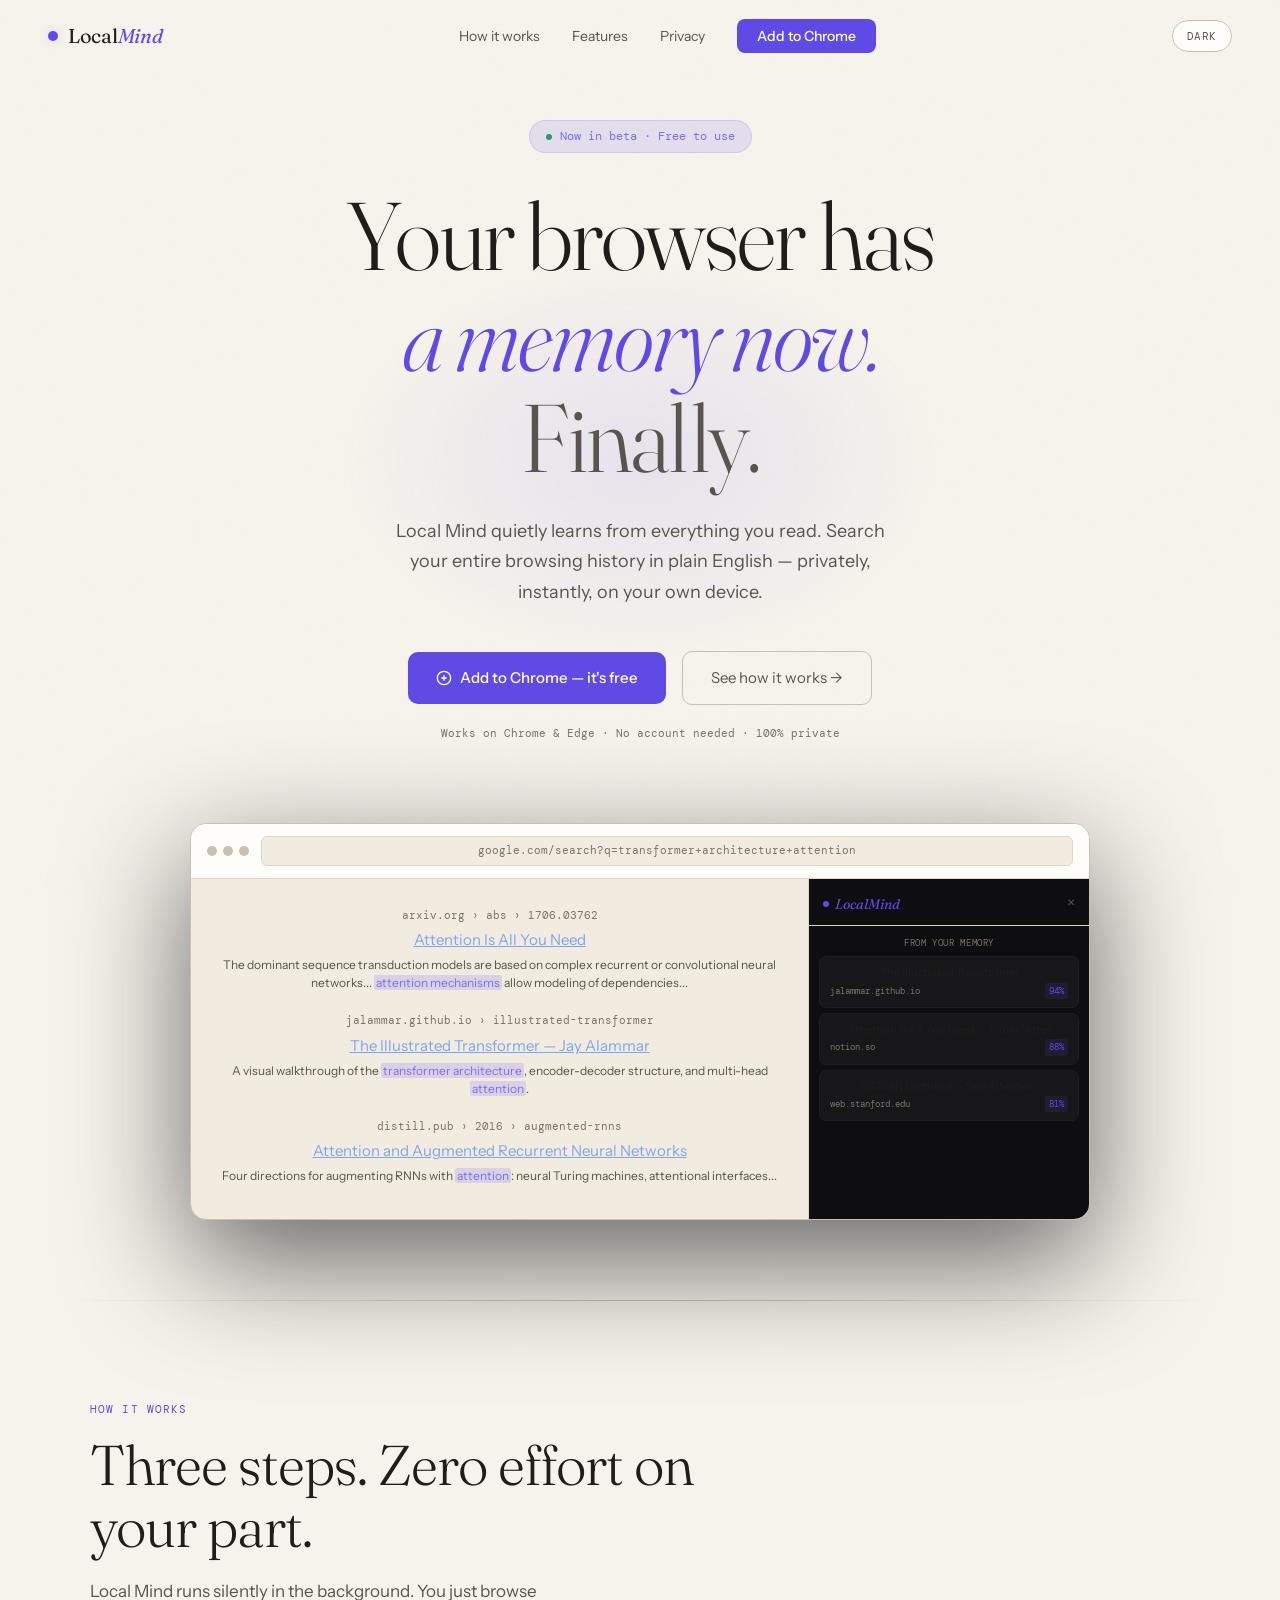
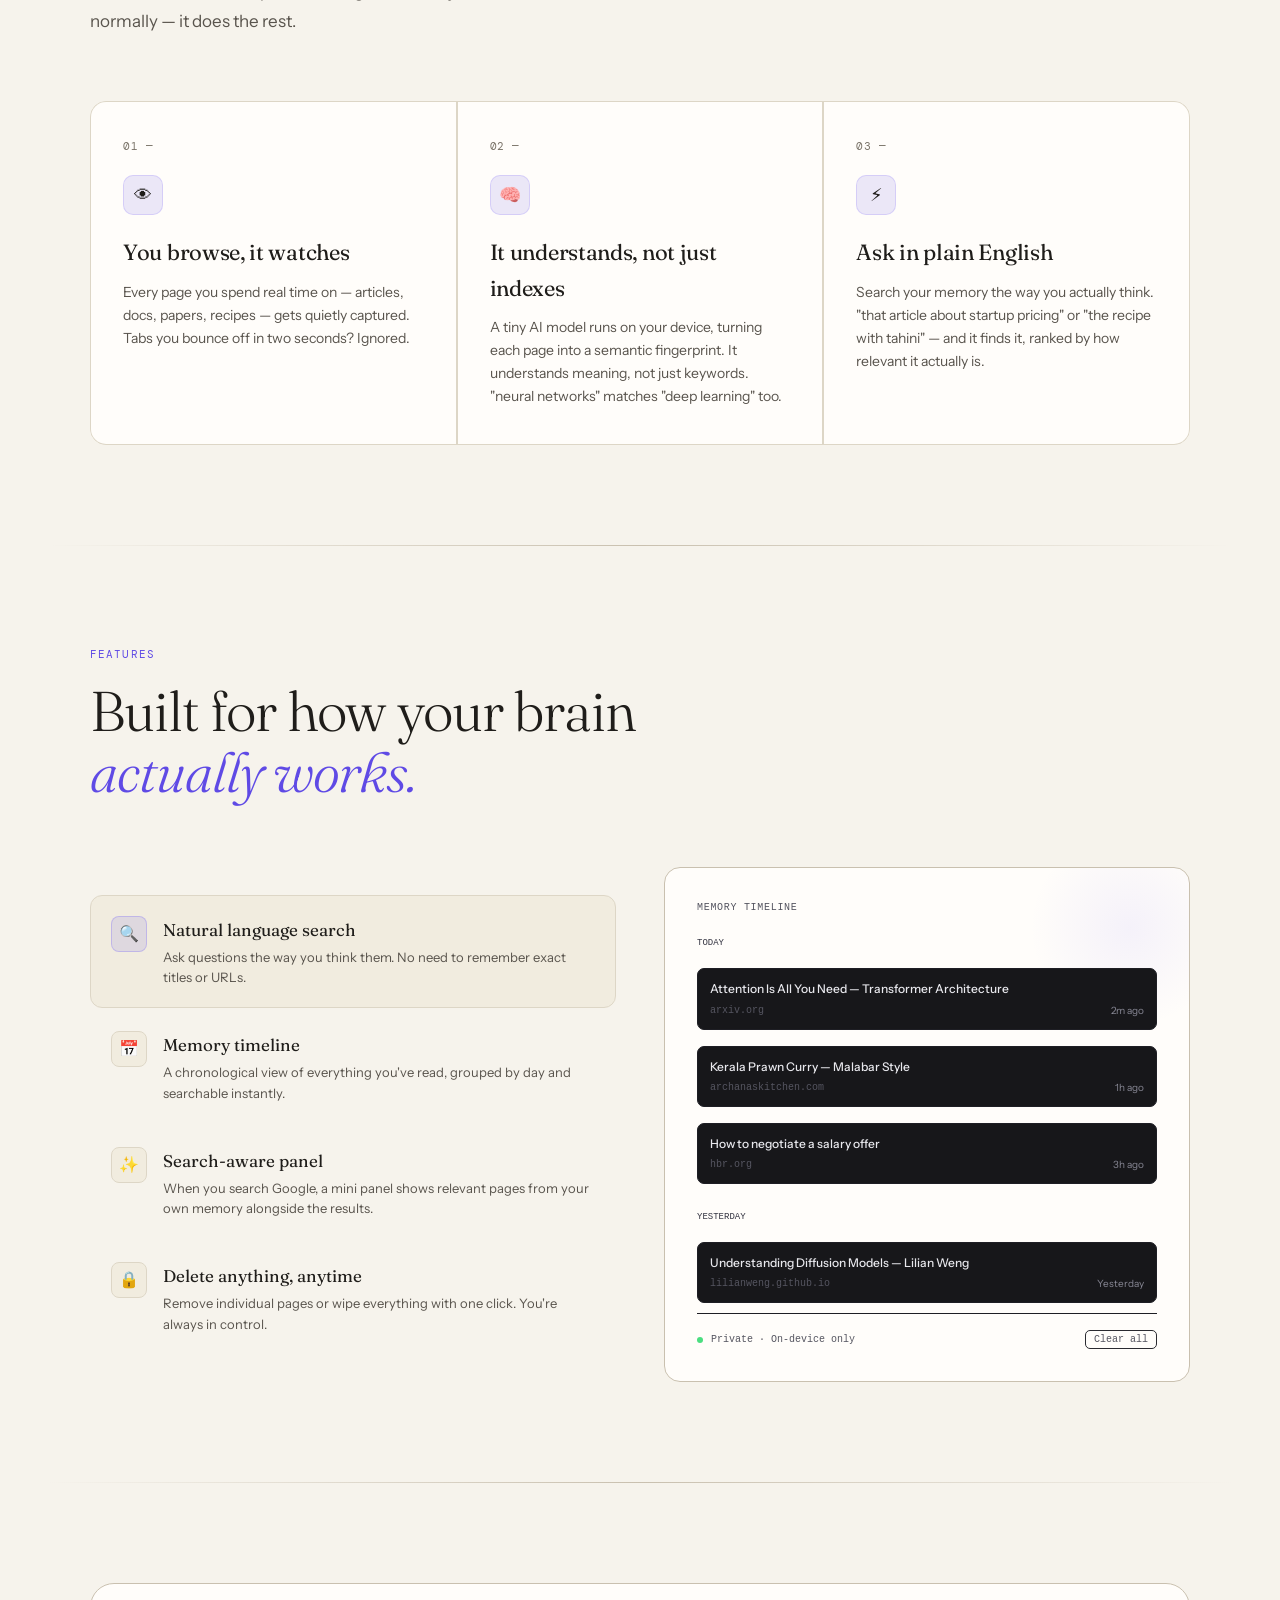
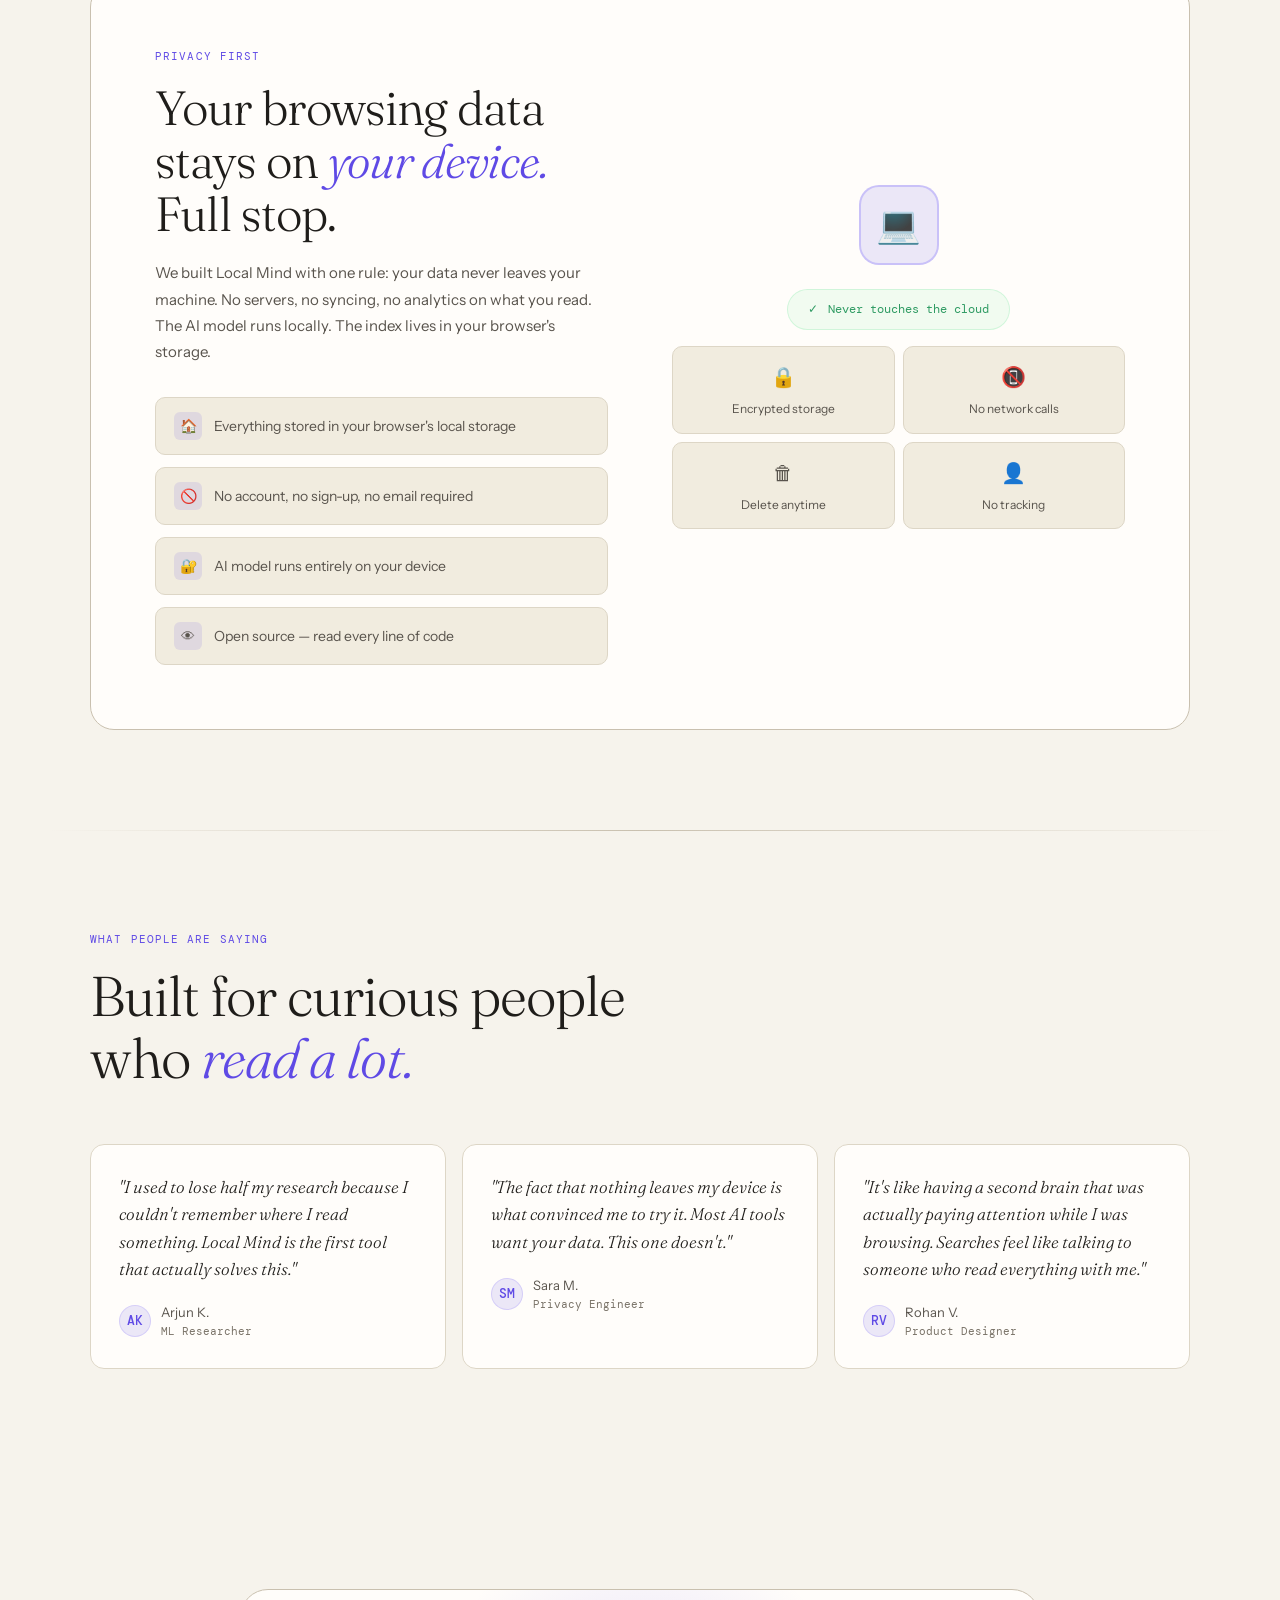
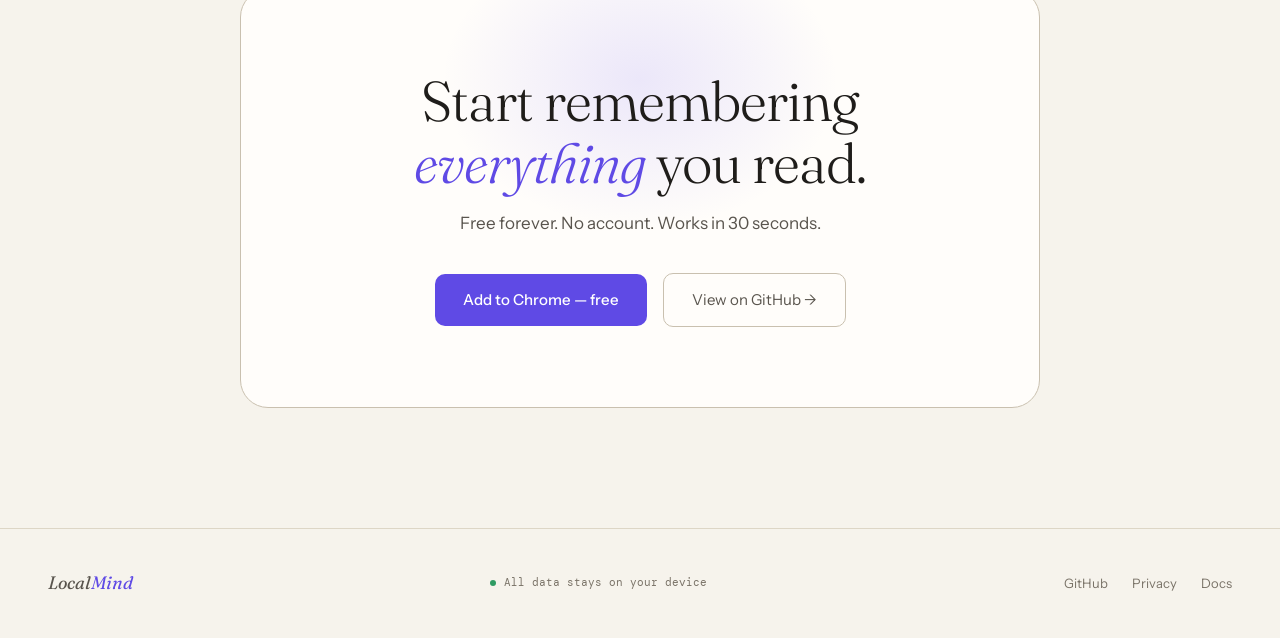
==== commit 9338cef3: "Add dashboard and index" ====
--- a/frontend/index.html
+++ b/frontend/index.html
@@ -23,9 +23,27 @@
       --text2: #9898aa;
       --text3: #55555f;
       --green: #4ade80;
+      --nav-scrolled-bg: rgba(10,10,12,0.9);
       --serif: 'Fraunces', Georgia, serif;
       --sans: 'Instrument Sans', system-ui, sans-serif;
       --mono: 'DM Mono', monospace;
+    }
+
+    [data-theme="light"] {
+      --bg: #f6f3ec;
+      --bg2: #fffdfa;
+      --bg3: #f1ecdf;
+      --accent: #5f4ae5;
+      --accent2: #7b6cff;
+      --accent-dim: rgba(95,74,229,0.12);
+      --accent-glow: rgba(95,74,229,0.2);
+      --border: #ddd6c6;
+      --border2: #c9c0af;
+      --text: #1f1d1a;
+      --text2: #59544d;
+      --text3: #7a7368;
+      --green: #2f9b63;
+      --nav-scrolled-bg: rgba(246,243,236,0.92);
     }
 
     html { scroll-behavior: smooth; }
@@ -64,9 +82,28 @@
     }
 
     nav.scrolled {
-      background: rgba(10,10,12,0.9);
+      background: var(--nav-scrolled-bg);
       backdrop-filter: blur(12px);
       border-color: var(--border);
+    }
+
+    .theme-toggle-btn {
+      border: 1px solid var(--border2);
+      background: var(--bg2);
+      color: var(--text2);
+      border-radius: 999px;
+      padding: 8px 14px;
+      font-family: var(--mono);
+      font-size: 11px;
+      letter-spacing: 0.05em;
+      text-transform: uppercase;
+      cursor: pointer;
+      transition: all 0.2s;
+    }
+
+    .theme-toggle-btn:hover {
+      color: var(--text);
+      border-color: var(--text3);
     }
 
     .nav-logo {
@@ -927,6 +964,7 @@
       <li><a href="#privacy">Privacy</a></li>
       <li><a href="#" class="nav-cta">Add to Chrome</a></li>
     </ul>
+    <button id="themeToggle" class="theme-toggle-btn" type="button">Light</button>
   </nav>
 
   <!-- Hero -->
@@ -1258,11 +1296,39 @@
   </footer>
 
   <script>
+    const THEME_KEY = 'localmind-theme';
+
+    function getInitialTheme() {
+      const saved = localStorage.getItem(THEME_KEY);
+      if (saved === 'dark' || saved === 'light') return saved;
+      return window.matchMedia('(prefers-color-scheme: dark)').matches ? 'dark' : 'light';
+    }
+
+    function applyTheme(theme) {
+      document.documentElement.setAttribute('data-theme', theme);
+      const themeToggle = document.getElementById('themeToggle');
+      if (themeToggle) {
+        themeToggle.textContent = theme === 'dark' ? 'Light' : 'Dark';
+      }
+    }
+
+    applyTheme(getInitialTheme());
+
     // Nav scroll effect
     const nav = document.getElementById('nav');
     window.addEventListener('scroll', () => {
       nav.classList.toggle('scrolled', window.scrollY > 40);
     });
+
+    const themeToggle = document.getElementById('themeToggle');
+    if (themeToggle) {
+      themeToggle.addEventListener('click', () => {
+        const current = document.documentElement.getAttribute('data-theme') === 'light' ? 'light' : 'dark';
+        const next = current === 'dark' ? 'light' : 'dark';
+        localStorage.setItem(THEME_KEY, next);
+        applyTheme(next);
+      });
+    }
 
     // Scroll reveal
     const reveals = document.querySelectorAll('.reveal');
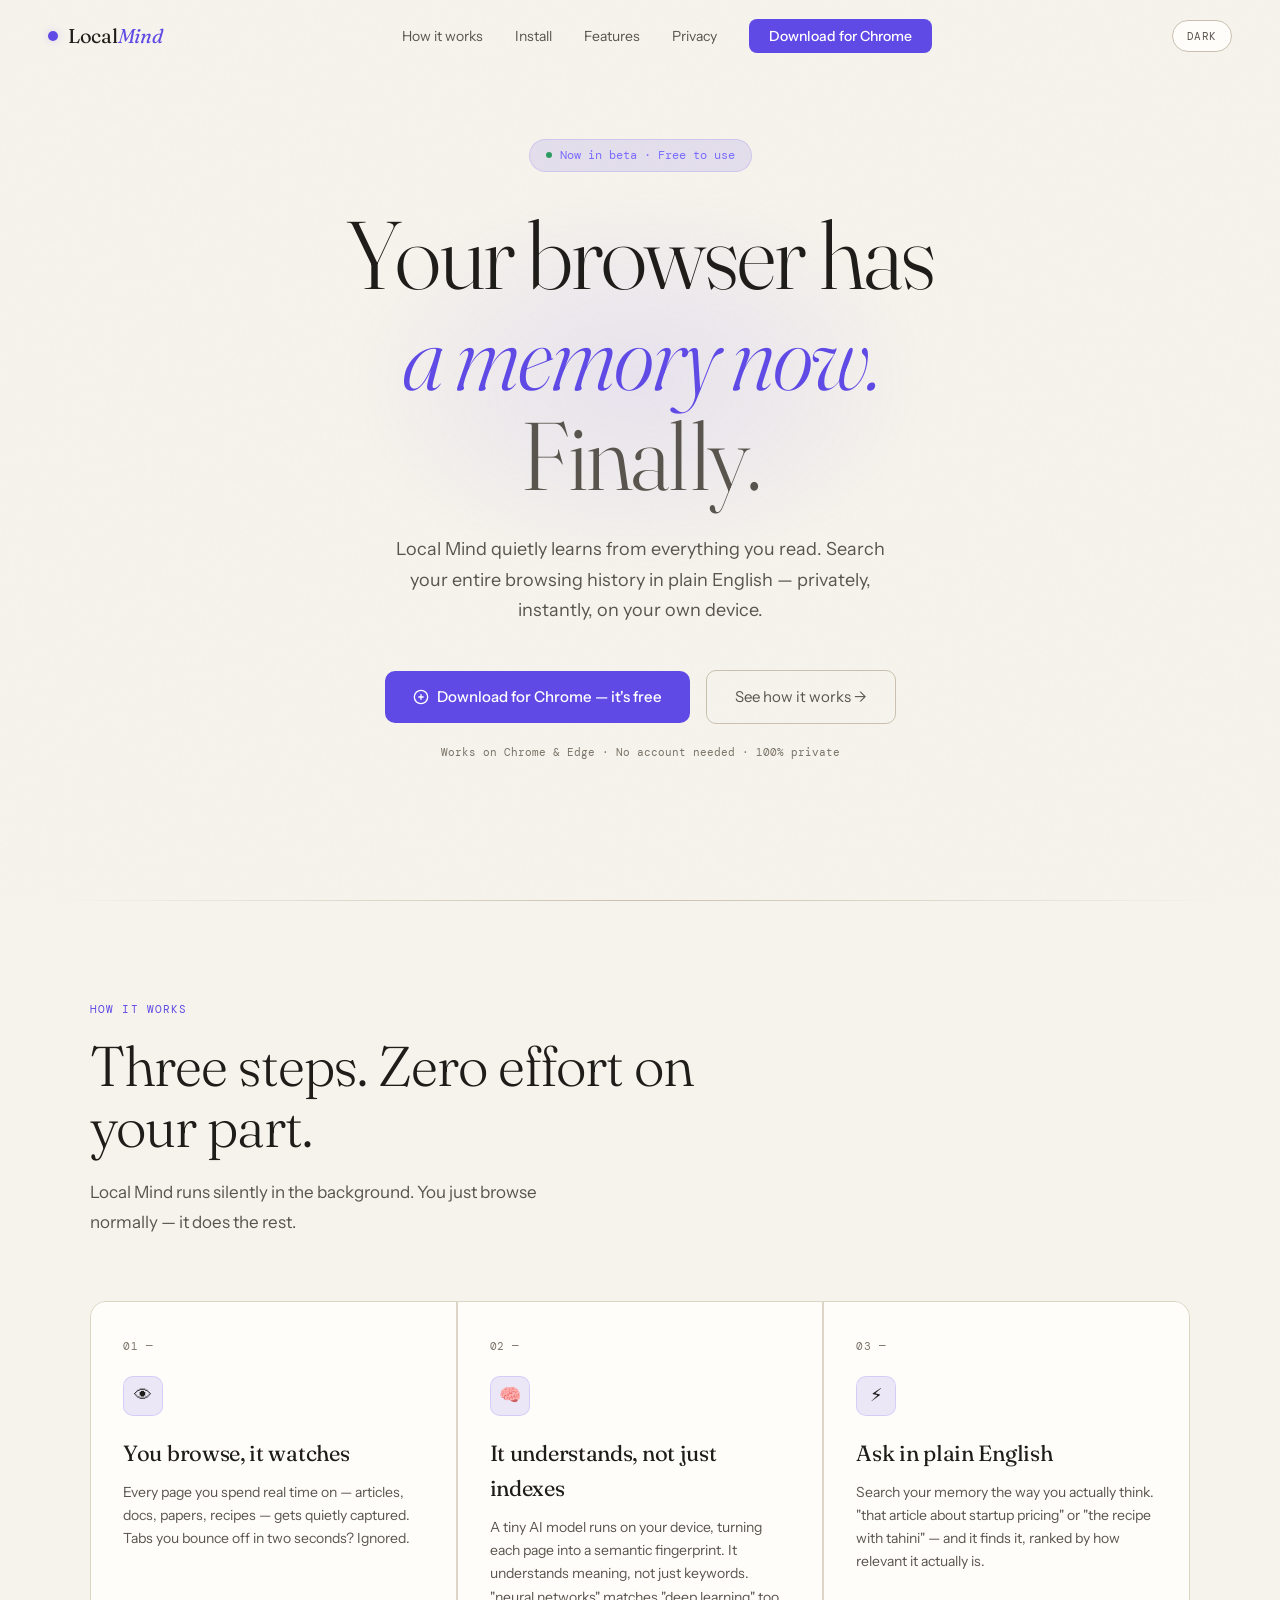
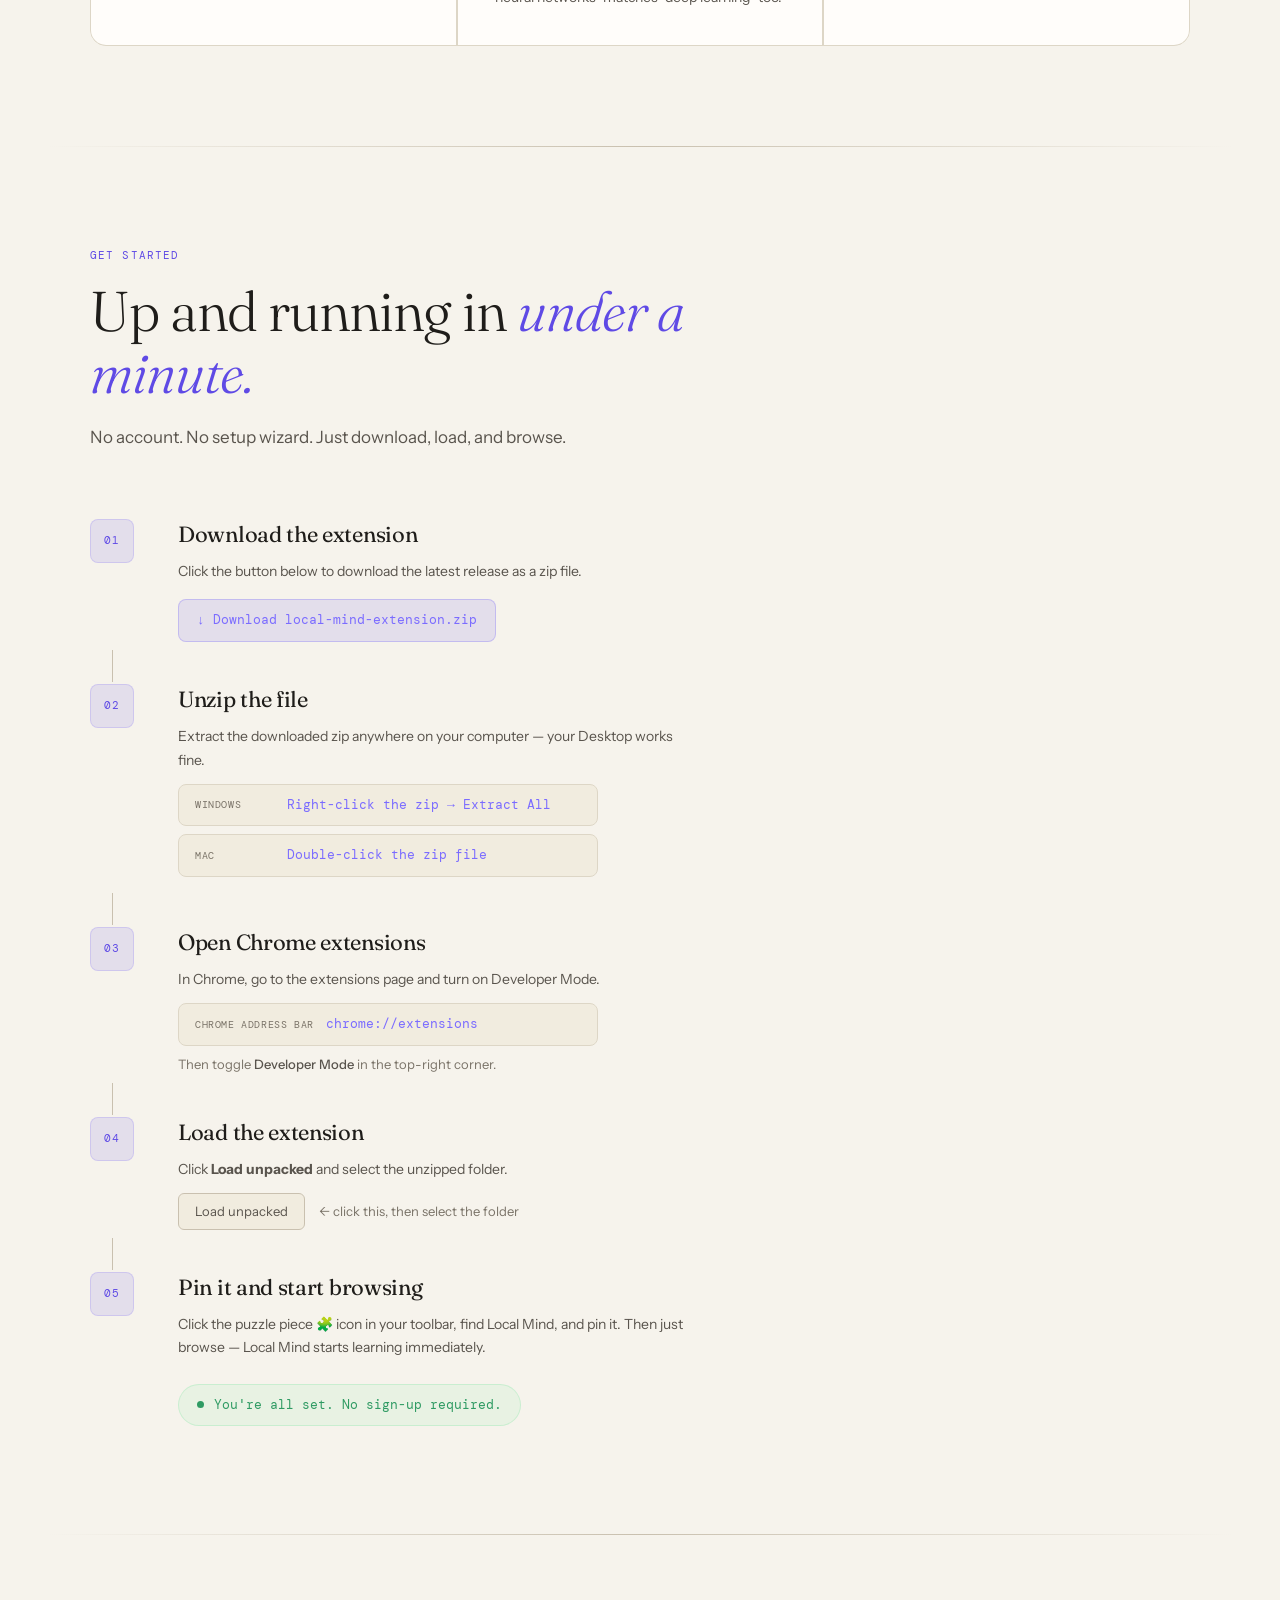
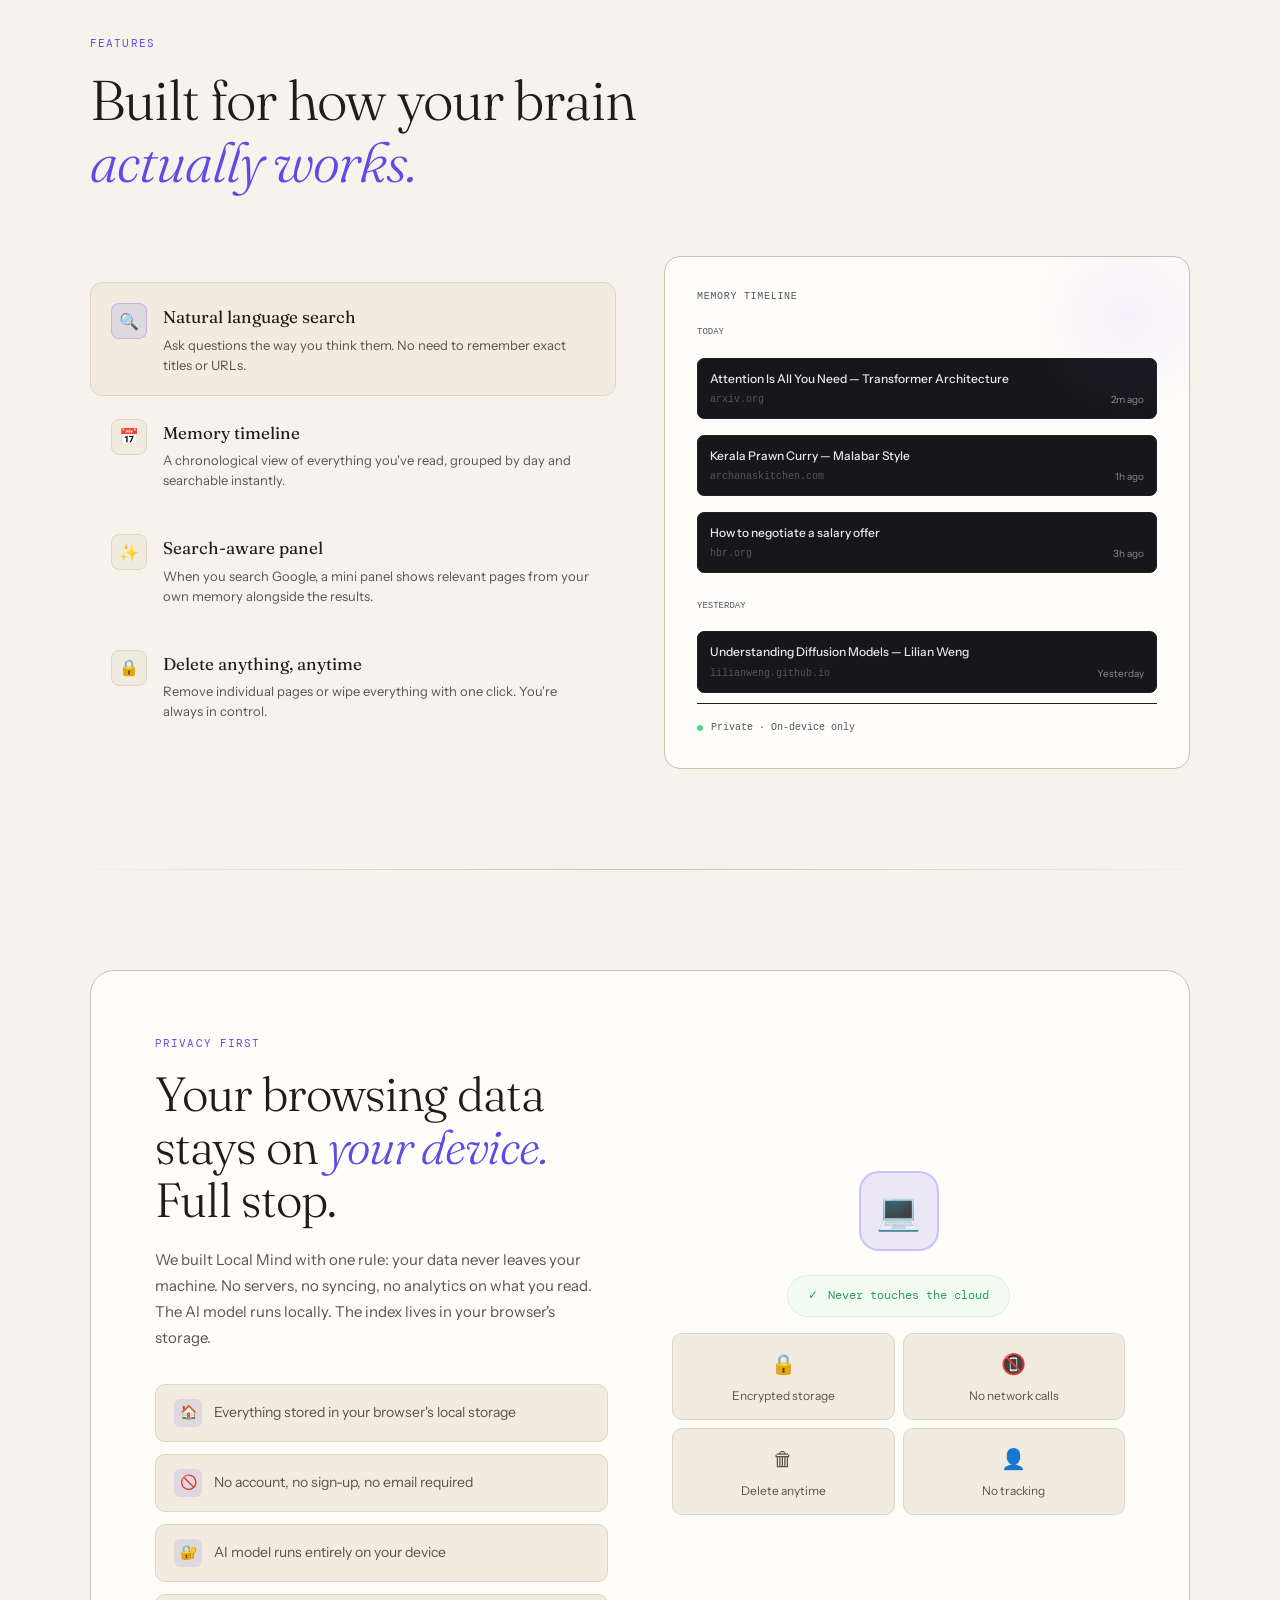
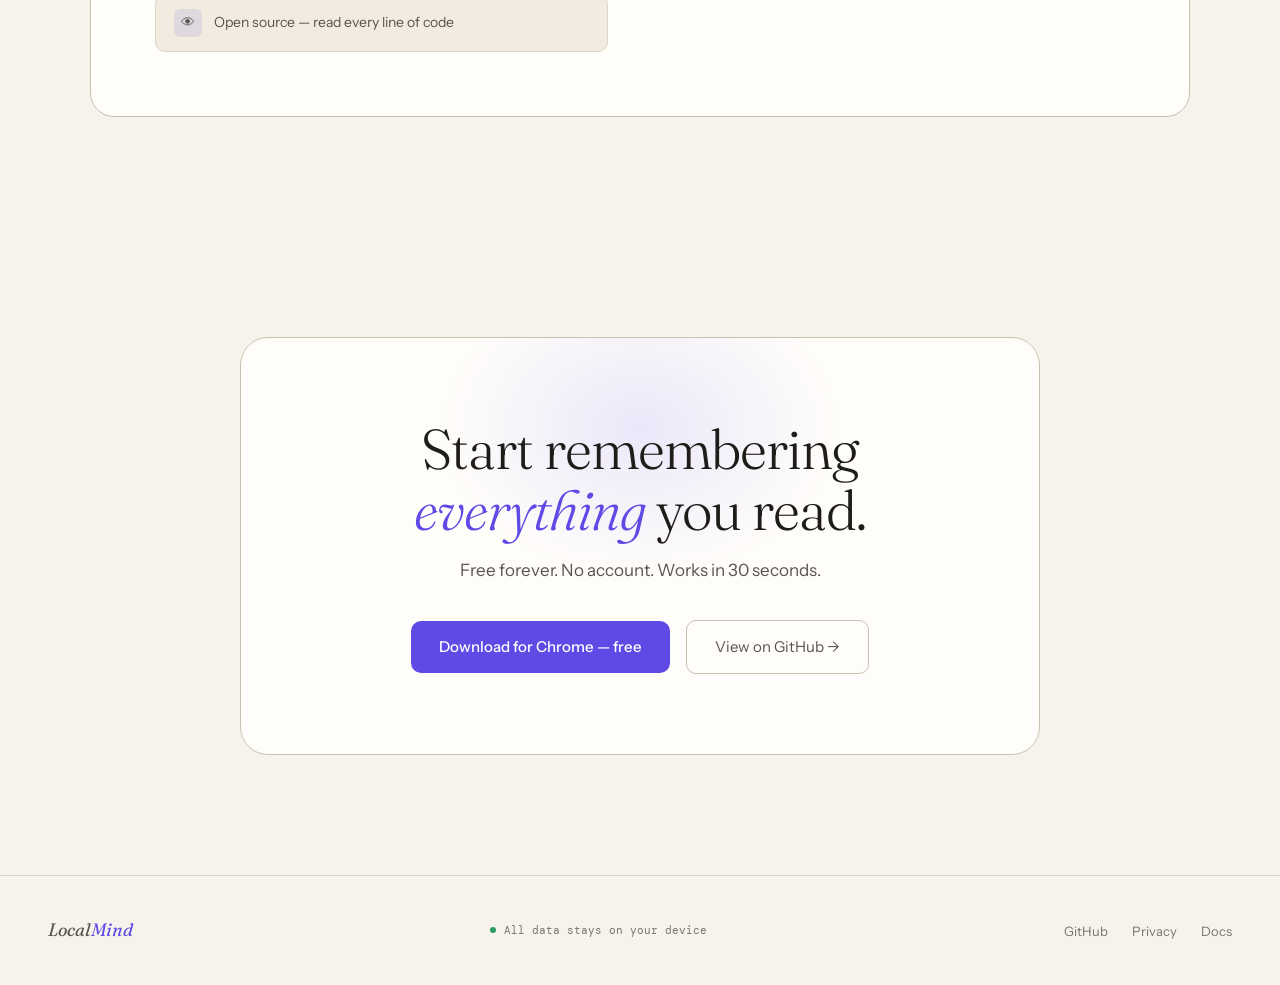
==== commit 423e93e7: "Merge branch 'main' of https://github.com/SinlessRook/localmind" ====
--- a/frontend/index.html
+++ b/frontend/index.html
@@ -57,7 +57,6 @@
       overflow-x: hidden;
     }
 
-    /* ── Noise overlay ─────────────────────────────────────────────── */
     body::before {
       content: '';
       position: fixed;
@@ -101,10 +100,7 @@
       transition: all 0.2s;
     }
 
-    .theme-toggle-btn:hover {
-      color: var(--text);
-      border-color: var(--text3);
-    }
+    .theme-toggle-btn:hover { color: var(--text); border-color: var(--text3); }
 
     .nav-logo {
       display: flex;
@@ -126,33 +122,15 @@
       50% { box-shadow: 0 0 20px rgba(124,106,247,0.5); }
     }
 
-    .nav-logo-text {
-      font-family: var(--serif);
-      font-size: 20px;
-      color: var(--text);
-      letter-spacing: -0.3px;
-    }
-
+    .nav-logo-text { font-family: var(--serif); font-size: 20px; color: var(--text); letter-spacing: -0.3px; }
     .nav-logo-text em { font-style: italic; color: var(--accent); }
 
-    .nav-links {
-      display: flex;
-      align-items: center;
-      gap: 32px;
-      list-style: none;
-    }
-
-    .nav-links a {
-      color: var(--text2);
-      text-decoration: none;
-      font-size: 14px;
-      transition: color 0.15s;
-    }
-
+    .nav-links { display: flex; align-items: center; gap: 32px; list-style: none; }
+    .nav-links a { color: var(--text2); text-decoration: none; font-size: 14px; transition: color 0.15s; }
     .nav-links a:hover { color: var(--text); }
 
     .nav-cta {
-      background: var(--accent);
+      background: var(--accent) !important;
       color: white !important;
       padding: 8px 20px;
       border-radius: 8px;
@@ -160,8 +138,7 @@
       font-weight: 500;
       transition: background 0.15s !important;
     }
-
-    .nav-cta:hover { background: #6b59e0 !important; color: white !important; }
+    .nav-cta:hover { background: #6b59e0 !important; }
 
     /* ── Hero ──────────────────────────────────────────────────────── */
     .hero {
@@ -171,19 +148,16 @@
       align-items: center;
       justify-content: center;
       text-align: center;
-      padding: 120px 24px 80px;
+      padding: 120px 24px 120px;
       position: relative;
     }
 
-    /* Radial glow behind hero */
     .hero::after {
       content: '';
       position: absolute;
-      top: 20%;
-      left: 50%;
+      top: 20%; left: 50%;
       transform: translateX(-50%);
-      width: 600px;
-      height: 400px;
+      width: 600px; height: 400px;
       background: radial-gradient(ellipse, rgba(124,106,247,0.12) 0%, transparent 70%);
       pointer-events: none;
       z-index: 0;
@@ -226,17 +200,8 @@
       animation: fadeUp 0.8s 0.1s ease both;
     }
 
-    .hero-title em {
-      font-style: italic;
-      color: var(--accent);
-      font-weight: 300;
-    }
-
-    .hero-title .line2 {
-      display: block;
-      color: var(--text2);
-      font-weight: 300;
-    }
+    .hero-title em { font-style: italic; color: var(--accent); font-weight: 300; }
+    .hero-title .line2 { display: block; color: var(--text2); font-weight: 300; }
 
     .hero-sub {
       font-size: 18px;
@@ -244,7 +209,6 @@
       max-width: 520px;
       margin: 28px auto 0;
       line-height: 1.7;
-      font-weight: 400;
       position: relative;
       z-index: 1;
       animation: fadeUp 0.8s 0.2s ease both;
@@ -296,10 +260,7 @@
       transition: all 0.2s;
     }
 
-    .btn-secondary:hover {
-      color: var(--text);
-      border-color: var(--text3);
-    }
+    .btn-secondary:hover { color: var(--text); border-color: var(--text3); }
 
     .hero-note {
       margin-top: 20px;
@@ -311,178 +272,9 @@
       animation: fadeUp 0.8s 0.4s ease both;
     }
 
-    /* ── Browser mockup ────────────────────────────────────────────── */
-    .hero-visual {
-      margin-top: 80px;
-      position: relative;
-      z-index: 1;
-      animation: fadeUp 0.8s 0.5s ease both;
-      width: 100%;
-      max-width: 900px;
-    }
-
-    .browser-frame {
-      background: var(--bg3);
-      border: 1px solid var(--border2);
-      border-radius: 16px;
-      overflow: hidden;
-      box-shadow: 0 40px 120px rgba(0,0,0,0.6), 0 0 0 1px rgba(255,255,255,0.03);
-    }
-
-    .browser-bar {
-      background: var(--bg2);
-      border-bottom: 1px solid var(--border);
-      padding: 12px 16px;
-      display: flex;
-      align-items: center;
-      gap: 12px;
-    }
-
-    .browser-dots {
-      display: flex;
-      gap: 6px;
-    }
-
-    .browser-dots span {
-      width: 10px; height: 10px;
-      border-radius: 50%;
-      background: var(--border2);
-    }
-
-    .browser-url {
-      flex: 1;
-      background: var(--bg3);
-      border: 1px solid var(--border);
-      border-radius: 6px;
-      padding: 5px 12px;
-      font-family: var(--mono);
-      font-size: 11px;
-      color: var(--text3);
-      text-align: center;
-    }
-
-    .browser-content {
-      display: grid;
-      grid-template-columns: 1fr 280px;
-      min-height: 340px;
-    }
-
-    .browser-main {
-      padding: 28px;
-      border-right: 1px solid var(--border);
-    }
-
-    .search-results-mock {
-      display: flex;
-      flex-direction: column;
-      gap: 20px;
-    }
-
-    .mock-result {
-      display: flex;
-      flex-direction: column;
-      gap: 4px;
-      animation: fadeUp 0.5s ease both;
-    }
-
-    .mock-result:nth-child(1) { animation-delay: 0.6s; }
-    .mock-result:nth-child(2) { animation-delay: 0.7s; }
-    .mock-result:nth-child(3) { animation-delay: 0.8s; }
-
-    .mock-url { font-size: 11px; color: var(--text3); font-family: var(--mono); }
-    .mock-title { font-size: 15px; color: #7ca5f7; text-decoration: underline; cursor: pointer; }
-    .mock-snippet { font-size: 12px; color: var(--text2); line-height: 1.5; }
-    .mock-snippet mark { background: rgba(124,106,247,0.2); color: var(--accent2); border-radius: 2px; padding: 0 2px; }
-
-    /* Mini panel inside browser */
-    .mini-panel {
-      background: #0e0e10;
-      display: flex;
-      flex-direction: column;
-    }
-
-    .mp-header {
-      padding: 14px 14px 10px;
-      border-bottom: 1px solid var(--border);
-      display: flex;
-      align-items: center;
-      justify-content: space-between;
-    }
-
-    .mp-logo {
-      font-family: var(--serif);
-      font-style: italic;
-      font-size: 14px;
-      color: var(--accent);
-      display: flex;
-      align-items: center;
-      gap: 6px;
-    }
-
-    .mp-dot {
-      width: 6px; height: 6px;
-      border-radius: 50%;
-      background: var(--accent);
-      animation: pulse 2s ease-in-out infinite;
-    }
-
-    .mp-label {
-      font-family: var(--mono);
-      font-size: 9px;
-      color: var(--text3);
-      text-transform: uppercase;
-      letter-spacing: 0.07em;
-      padding: 10px 14px 6px;
-    }
-
-    .mp-cards {
-      display: flex;
-      flex-direction: column;
-      gap: 5px;
-      padding: 0 10px;
-      flex: 1;
-    }
-
-    .mp-card {
-      background: #17171a;
-      border: 1px solid #1e1e24;
-      border-radius: 7px;
-      padding: 8px 10px;
-      animation: fadeUp 0.4s ease both;
-    }
-
-    .mp-card:nth-child(1) { animation-delay: 0.9s; }
-    .mp-card:nth-child(2) { animation-delay: 1.0s; }
-    .mp-card:nth-child(3) { animation-delay: 1.1s; }
-
-    .mp-card-title {
-      font-size: 11px;
-      font-weight: 500;
-      color: var(--text);
-      line-height: 1.3;
-      margin-bottom: 3px;
-    }
-
-    .mp-card-meta {
-      display: flex;
-      justify-content: space-between;
-      align-items: center;
-    }
-
-    .mp-card-domain { font-family: var(--mono); font-size: 9px; color: var(--text3); }
-    .mp-card-score { font-family: var(--mono); font-size: 9px; color: var(--accent); background: var(--accent-dim); border-radius: 3px; padding: 1px 4px; }
-
     /* ── Sections ──────────────────────────────────────────────────── */
-    section {
-      padding: 100px 24px;
-      position: relative;
-      z-index: 1;
-    }
-
-    .container {
-      max-width: 1100px;
-      margin: 0 auto;
-    }
+    section { padding: 100px 24px; position: relative; z-index: 1; }
+    .container { max-width: 1100px; margin: 0 auto; }
 
     .section-label {
       font-family: var(--mono);
@@ -505,13 +297,7 @@
     }
 
     .section-title em { font-style: italic; color: var(--accent); }
-
-    .section-body {
-      font-size: 17px;
-      color: var(--text2);
-      max-width: 500px;
-      line-height: 1.75;
-    }
+    .section-body { font-size: 17px; color: var(--text2); max-width: 500px; line-height: 1.75; }
 
     /* ── How it works ──────────────────────────────────────────────── */
     .how-grid {
@@ -525,22 +311,10 @@
       overflow: hidden;
     }
 
-    .how-item {
-      background: var(--bg2);
-      padding: 36px 32px;
-      position: relative;
-      transition: background 0.2s;
-    }
-
+    .how-item { background: var(--bg2); padding: 36px 32px; transition: background 0.2s; }
     .how-item:hover { background: var(--bg3); }
 
-    .how-num {
-      font-family: var(--mono);
-      font-size: 11px;
-      color: var(--text3);
-      margin-bottom: 20px;
-      letter-spacing: 0.05em;
-    }
+    .how-num { font-family: var(--mono); font-size: 11px; color: var(--text3); margin-bottom: 20px; letter-spacing: 0.05em; }
 
     .how-icon {
       width: 40px; height: 40px;
@@ -554,35 +328,12 @@
       font-size: 18px;
     }
 
-    .how-title {
-      font-family: var(--serif);
-      font-size: 22px;
-      font-weight: 400;
-      color: var(--text);
-      margin-bottom: 10px;
-      letter-spacing: -0.3px;
-    }
-
-    .how-desc {
-      font-size: 14px;
-      color: var(--text2);
-      line-height: 1.65;
-    }
+    .how-title { font-family: var(--serif); font-size: 22px; font-weight: 400; color: var(--text); margin-bottom: 10px; letter-spacing: -0.3px; }
+    .how-desc { font-size: 14px; color: var(--text2); line-height: 1.65; }
 
     /* ── Features ──────────────────────────────────────────────────── */
-    .features-wrap {
-      display: grid;
-      grid-template-columns: 1fr 1fr;
-      gap: 48px;
-      align-items: center;
-      margin-top: 64px;
-    }
-
-    .feature-list {
-      display: flex;
-      flex-direction: column;
-      gap: 2px;
-    }
+    .features-wrap { display: grid; grid-template-columns: 1fr 1fr; gap: 48px; align-items: center; margin-top: 64px; }
+    .feature-list { display: flex; flex-direction: column; gap: 2px; }
 
     .feature-item {
       display: flex;
@@ -595,16 +346,8 @@
       border: 1px solid transparent;
     }
 
-    .feature-item:hover, .feature-item.active {
-      background: var(--bg3);
-      border-color: var(--border);
-    }
-
-    .feature-item.active .feature-icon {
-      background: var(--accent-dim);
-      border-color: rgba(124,106,247,0.3);
-      color: var(--accent);
-    }
+    .feature-item:hover, .feature-item.active { background: var(--bg3); border-color: var(--border); }
+    .feature-item.active .feature-icon { background: var(--accent-dim); border-color: rgba(124,106,247,0.3); color: var(--accent); }
 
     .feature-icon {
       width: 36px; height: 36px;
@@ -619,19 +362,8 @@
       transition: all 0.15s;
     }
 
-    .feature-text h3 {
-      font-family: var(--serif);
-      font-size: 17px;
-      font-weight: 400;
-      color: var(--text);
-      margin-bottom: 4px;
-    }
-
-    .feature-text p {
-      font-size: 13px;
-      color: var(--text2);
-      line-height: 1.55;
-    }
+    .feature-text h3 { font-family: var(--serif); font-size: 17px; font-weight: 400; color: var(--text); margin-bottom: 4px; }
+    .feature-text p { font-size: 13px; color: var(--text2); line-height: 1.55; }
 
     .feature-visual {
       background: var(--bg2);
@@ -655,7 +387,9 @@
       pointer-events: none;
     }
 
-    /* ── Privacy section ───────────────────────────────────────────── */
+    .mp-card { background: #17171a; border: 1px solid #1e1e24; border-radius: 7px; padding: 8px 10px; }
+
+    /* ── Privacy ───────────────────────────────────────────────────── */
     .privacy-wrap {
       background: var(--bg2);
       border: 1px solid var(--border2);
@@ -667,12 +401,7 @@
       align-items: center;
     }
 
-    .privacy-badges {
-      display: flex;
-      flex-direction: column;
-      gap: 12px;
-      margin-top: 32px;
-    }
+    .privacy-badges { display: flex; flex-direction: column; gap: 12px; margin-top: 32px; }
 
     .privacy-badge {
       display: flex;
@@ -697,12 +426,7 @@
       flex-shrink: 0;
     }
 
-    .privacy-graphic {
-      display: flex;
-      flex-direction: column;
-      gap: 16px;
-      align-items: center;
-    }
+    .privacy-graphic { display: flex; flex-direction: column; gap: 16px; align-items: center; }
 
     .device-icon {
       width: 80px; height: 80px;
@@ -729,12 +453,7 @@
       color: var(--green);
     }
 
-    .lock-items {
-      display: grid;
-      grid-template-columns: 1fr 1fr;
-      gap: 8px;
-      width: 100%;
-    }
+    .lock-items { display: grid; grid-template-columns: 1fr 1fr; gap: 8px; width: 100%; }
 
     .lock-item {
       background: var(--bg3);
@@ -748,62 +467,8 @@
 
     .lock-item span { display: block; font-size: 20px; margin-bottom: 6px; }
 
-    /* ── Testimonials / quotes ─────────────────────────────────────── */
-    .quotes-grid {
-      display: grid;
-      grid-template-columns: repeat(3, 1fr);
-      gap: 16px;
-      margin-top: 56px;
-    }
-
-    .quote-card {
-      background: var(--bg2);
-      border: 1px solid var(--border);
-      border-radius: 14px;
-      padding: 28px;
-      transition: border-color 0.2s;
-    }
-
-    .quote-card:hover { border-color: var(--border2); }
-
-    .quote-text {
-      font-family: var(--serif);
-      font-size: 17px;
-      font-weight: 300;
-      font-style: italic;
-      color: var(--text);
-      line-height: 1.6;
-      margin-bottom: 20px;
-    }
-
-    .quote-author {
-      display: flex;
-      align-items: center;
-      gap: 10px;
-    }
-
-    .quote-avatar {
-      width: 32px; height: 32px;
-      border-radius: 50%;
-      background: var(--accent-dim);
-      border: 1px solid rgba(124,106,247,0.2);
-      display: flex;
-      align-items: center;
-      justify-content: center;
-      font-size: 13px;
-      font-weight: 500;
-      color: var(--accent);
-      font-family: var(--mono);
-    }
-
-    .quote-name { font-size: 13px; color: var(--text2); }
-    .quote-role { font-size: 11px; color: var(--text3); font-family: var(--mono); }
-
     /* ── CTA ───────────────────────────────────────────────────────── */
-    .cta-section {
-      text-align: center;
-      padding: 120px 24px;
-    }
+    .cta-section { text-align: center; padding: 120px 24px; }
 
     .cta-wrap {
       background: var(--bg2);
@@ -826,36 +491,10 @@
       pointer-events: none;
     }
 
-    .cta-title {
-      font-family: var(--serif);
-      font-size: clamp(36px, 5vw, 56px);
-      font-weight: 300;
-      letter-spacing: -1px;
-      line-height: 1.1;
-      color: var(--text);
-      margin-bottom: 16px;
-      position: relative;
-      z-index: 1;
-    }
-
+    .cta-title { font-family: var(--serif); font-size: clamp(36px, 5vw, 56px); font-weight: 300; letter-spacing: -1px; line-height: 1.1; color: var(--text); margin-bottom: 16px; position: relative; z-index: 1; }
     .cta-title em { font-style: italic; color: var(--accent); }
-
-    .cta-sub {
-      font-size: 17px;
-      color: var(--text2);
-      margin-bottom: 36px;
-      position: relative;
-      z-index: 1;
-    }
-
-    .cta-actions {
-      display: flex;
-      align-items: center;
-      justify-content: center;
-      gap: 16px;
-      position: relative;
-      z-index: 1;
-    }
+    .cta-sub { font-size: 17px; color: var(--text2); margin-bottom: 36px; position: relative; z-index: 1; }
+    .cta-actions { display: flex; align-items: center; justify-content: center; gap: 16px; position: relative; z-index: 1; }
 
     /* ── Footer ────────────────────────────────────────────────────── */
     footer {
@@ -868,84 +507,195 @@
       z-index: 1;
     }
 
-    .footer-logo {
-      font-family: var(--serif);
-      font-style: italic;
-      font-size: 18px;
-      color: var(--text2);
-    }
-
+    .footer-logo { font-family: var(--serif); font-style: italic; font-size: 18px; color: var(--text2); }
     .footer-logo em { color: var(--accent); }
 
-    .footer-note {
-      font-family: var(--mono);
-      font-size: 11px;
-      color: var(--text3);
-      display: flex;
-      align-items: center;
-      gap: 8px;
-    }
-
-    .footer-note span {
-      width: 6px; height: 6px;
-      border-radius: 50%;
-      background: var(--green);
-    }
-
-    .footer-links {
-      display: flex;
-      gap: 24px;
-      list-style: none;
-    }
-
-    .footer-links a {
-      font-size: 13px;
-      color: var(--text3);
-      text-decoration: none;
-      transition: color 0.15s;
-    }
-
+    .footer-note { font-family: var(--mono); font-size: 11px; color: var(--text3); display: flex; align-items: center; gap: 8px; }
+    .footer-note span { width: 6px; height: 6px; border-radius: 50%; background: var(--green); }
+
+    .footer-links { display: flex; gap: 24px; list-style: none; }
+    .footer-links a { font-size: 13px; color: var(--text3); text-decoration: none; transition: color 0.15s; }
     .footer-links a:hover { color: var(--text2); }
 
-    /* ── Divider ───────────────────────────────────────────────────── */
-    .divider {
-      height: 1px;
-      background: linear-gradient(90deg, transparent, var(--border2), transparent);
-      margin: 0 48px;
-    }
-
-    /* ── Animations ────────────────────────────────────────────────── */
+    .divider { height: 1px; background: linear-gradient(90deg, transparent, var(--border2), transparent); margin: 0 48px; }
+
     @keyframes fadeUp {
       from { opacity: 0; transform: translateY(20px); }
       to   { opacity: 1; transform: translateY(0); }
     }
 
-    .reveal {
-      opacity: 0;
-      transform: translateY(24px);
-      transition: opacity 0.7s ease, transform 0.7s ease;
-    }
-
-    .reveal.visible {
-      opacity: 1;
-      transform: translateY(0);
-    }
-
-    /* ── Scrollbar ─────────────────────────────────────────────────── */
+    .reveal { opacity: 0; transform: translateY(24px); transition: opacity 0.7s ease, transform 0.7s ease; }
+    .reveal.visible { opacity: 1; transform: translateY(0); }
+
     ::-webkit-scrollbar { width: 6px; }
     ::-webkit-scrollbar-track { background: var(--bg); }
     ::-webkit-scrollbar-thumb { background: var(--border2); border-radius: 3px; }
-
-    /* ── Responsive ────────────────────────────────────────────────── */
+    /* ── Installation Guide ────────────────────────────────────────────── */
+
+.install-steps {
+  margin-top: 64px;
+  display: flex;
+  flex-direction: column;
+}
+
+.install-step {
+  display: grid;
+  grid-template-columns: 64px 1fr;
+  gap: 24px;
+  align-items: flex-start;
+}
+
+.step-num {
+  font-family: var(--mono);
+  font-size: 11px;
+  color: var(--accent);
+  background: var(--accent-dim);
+  border: 1px solid rgba(124,106,247,0.2);
+  border-radius: 8px;
+  width: 44px;
+  height: 44px;
+  display: flex;
+  align-items: center;
+  justify-content: center;
+  letter-spacing: 0.05em;
+  flex-shrink: 0;
+  margin-top: 2px;
+}
+
+.install-connector {
+  width: 1px;
+  height: 32px;
+  background: var(--border2);
+  margin-left: 22px;
+}
+
+.step-content {
+  padding-bottom: 8px;
+}
+
+.step-title {
+  font-family: var(--serif);
+  font-size: 22px;
+  font-weight: 400;
+  color: var(--text);
+  letter-spacing: -0.3px;
+  margin-bottom: 8px;
+}
+
+.step-desc {
+  font-size: 14px;
+  color: var(--text2);
+  line-height: 1.65;
+  margin-bottom: 12px;
+  max-width: 520px;
+}
+
+.step-tip {
+  font-size: 13px;
+  color: var(--text3);
+  margin-top: 8px;
+}
+
+.step-tip strong {
+  color: var(--text2);
+  font-weight: 500;
+}
+
+.step-code {
+  display: flex;
+  align-items: center;
+  gap: 12px;
+  background: var(--bg3);
+  border: 1px solid var(--border);
+  border-radius: 8px;
+  padding: 10px 16px;
+  margin-bottom: 8px;
+  max-width: 420px;
+}
+
+.code-label {
+  font-family: var(--mono);
+  font-size: 10px;
+  color: var(--text3);
+  text-transform: uppercase;
+  letter-spacing: 0.06em;
+  flex-shrink: 0;
+  min-width: 80px;
+}
+
+.step-code code {
+  font-family: var(--mono);
+  font-size: 13px;
+  color: var(--accent2);
+}
+
+.step-btn {
+  display: inline-flex;
+  align-items: center;
+  gap: 8px;
+  background: var(--accent-dim);
+  border: 1px solid rgba(124,106,247,0.3);
+  border-radius: 8px;
+  color: var(--accent2);
+  font-family: var(--mono);
+  font-size: 13px;
+  padding: 10px 18px;
+  text-decoration: none;
+  transition: all 0.2s;
+  margin-top: 4px;
+}
+
+.step-btn:hover {
+  background: rgba(124,106,247,0.2);
+  border-color: var(--accent);
+  color: var(--accent);
+}
+
+.step-visual {
+  display: flex;
+  align-items: center;
+  gap: 14px;
+  margin-top: 8px;
+}
+
+.mock-chrome-btn {
+  background: var(--bg3);
+  border: 1px solid var(--border2);
+  border-radius: 6px;
+  padding: 7px 16px;
+  font-size: 13px;
+  color: var(--text2);
+  font-family: var(--sans);
+  cursor: default;
+}
+
+.step-done {
+  display: inline-flex;
+  align-items: center;
+  gap: 10px;
+  margin-top: 12px;
+  padding: 10px 18px;
+  background: rgba(74,222,128,0.08);
+  border: 1px solid rgba(74,222,128,0.2);
+  border-radius: 999px;
+  font-size: 13px;
+  color: var(--green);
+  font-family: var(--mono);
+}
+
+.done-dot {
+  width: 7px;
+  height: 7px;
+  border-radius: 50%;
+  background: var(--green);
+  animation: pulse 2s ease-in-out infinite;
+}
     @media (max-width: 768px) {
       nav { padding: 16px 24px; }
       .nav-links { display: none; }
       .how-grid { grid-template-columns: 1fr; }
       .features-wrap { grid-template-columns: 1fr; }
       .privacy-wrap { grid-template-columns: 1fr; padding: 40px 28px; gap: 40px; }
-      .quotes-grid { grid-template-columns: 1fr; }
-      .browser-content { grid-template-columns: 1fr; }
-      .mini-panel { display: none; }
       footer { flex-direction: column; gap: 20px; text-align: center; }
     }
   </style>
@@ -960,14 +710,15 @@
     </a>
     <ul class="nav-links">
       <li><a href="#how">How it works</a></li>
+      <li><a href="#install">Install</a></li>
       <li><a href="#features">Features</a></li>
       <li><a href="#privacy">Privacy</a></li>
-      <li><a href="#" class="nav-cta">Add to Chrome</a></li>
+      <li><a href="https://github.com/ziomega/localmind/releases/download/v1.0.0-beta/local-mind-extension.zip" class="nav-cta" target="_blank">Download for Chrome</a></li>
     </ul>
     <button id="themeToggle" class="theme-toggle-btn" type="button">Light</button>
   </nav>
 
-  <!-- Hero -->
+  <!-- Hero — no browser mockup -->
   <section class="hero">
     <div class="hero-eyebrow">
       <span class="eyebrow-dot"></span>
@@ -985,77 +736,14 @@
     </p>
 
     <div class="hero-actions">
-      <a href="#" class="btn-primary">
-        <svg width="16" height="16" viewBox="0 0 24 24" fill="none" stroke="currentColor" stroke-width="2"><path d="M12 2C6.48 2 2 6.48 2 12s4.48 10 10 10 10-4.48 10-10S17.52 2 12 2z"/><path d="M12 8v8M8 12h8"/></svg>
-        Add to Chrome — it's free
+      <a href="https://github.com/ziomega/localmind/releases/download/v1.0.0-beta/local-mind-extension.zip" class="btn-primary" target="_blank">
+        <svg width="16" height="16" viewBox="0 0 24 24" fill="none" stroke="currentColor" stroke-width="2"><circle cx="12" cy="12" r="10"/><path d="M12 8v8M8 12h8"/></svg>
+        Download for Chrome — it's free
       </a>
       <a href="#how" class="btn-secondary">See how it works →</a>
     </div>
 
     <p class="hero-note">Works on Chrome & Edge · No account needed · 100% private</p>
-
-    <!-- Browser mockup -->
-    <div class="hero-visual">
-      <div class="browser-frame">
-        <div class="browser-bar">
-          <div class="browser-dots">
-            <span></span><span></span><span></span>
-          </div>
-          <div class="browser-url">google.com/search?q=transformer+architecture+attention</div>
-        </div>
-        <div class="browser-content">
-          <div class="browser-main">
-            <div class="search-results-mock">
-              <div class="mock-result">
-                <div class="mock-url">arxiv.org › abs › 1706.03762</div>
-                <div class="mock-title">Attention Is All You Need</div>
-                <div class="mock-snippet">The dominant sequence transduction models are based on complex recurrent or convolutional neural networks... <mark>attention mechanisms</mark> allow modeling of dependencies...</div>
-              </div>
-              <div class="mock-result">
-                <div class="mock-url">jalammar.github.io › illustrated-transformer</div>
-                <div class="mock-title">The Illustrated Transformer — Jay Alammar</div>
-                <div class="mock-snippet">A visual walkthrough of the <mark>transformer architecture</mark>, encoder-decoder structure, and multi-head <mark>attention</mark>.</div>
-              </div>
-              <div class="mock-result">
-                <div class="mock-url">distill.pub › 2016 › augmented-rnns</div>
-                <div class="mock-title">Attention and Augmented Recurrent Neural Networks</div>
-                <div class="mock-snippet">Four directions for augmenting RNNs with <mark>attention</mark>: neural Turing machines, attentional interfaces...</div>
-              </div>
-            </div>
-          </div>
-          <div class="mini-panel">
-            <div class="mp-header">
-              <div class="mp-logo"><div class="mp-dot"></div>LocalMind</div>
-              <span style="font-family:monospace;font-size:10px;color:#555560;">✕</span>
-            </div>
-            <div class="mp-label">From your memory</div>
-            <div class="mp-cards">
-              <div class="mp-card">
-                <div class="mp-card-title">The Illustrated Transformer</div>
-                <div class="mp-card-meta">
-                  <span class="mp-card-domain">jalammar.github.io</span>
-                  <span class="mp-card-score">94%</span>
-                </div>
-              </div>
-              <div class="mp-card">
-                <div class="mp-card-title">Attention Is All You Need — Paper Notes</div>
-                <div class="mp-card-meta">
-                  <span class="mp-card-domain">notion.so</span>
-                  <span class="mp-card-score">88%</span>
-                </div>
-              </div>
-              <div class="mp-card">
-                <div class="mp-card-title">CS224N Lecture 8 — Self Attention</div>
-                <div class="mp-card-meta">
-                  <span class="mp-card-domain">web.stanford.edu</span>
-                  <span class="mp-card-score">81%</span>
-                </div>
-              </div>
-            </div>
-          </div>
-        </div>
-      </div>
-    </div>
   </section>
 
   <div class="divider"></div>
@@ -1068,7 +756,6 @@
         <h2 class="section-title">Three steps. Zero effort on your part.</h2>
         <p class="section-body">Local Mind runs silently in the background. You just browse normally — it does the rest.</p>
       </div>
-
       <div class="how-grid reveal">
         <div class="how-item">
           <div class="how-num">01 —</div>
@@ -1088,6 +775,95 @@
           <div class="how-title">Ask in plain English</div>
           <p class="how-desc">Search your memory the way you actually think. "that article about startup pricing" or "the recipe with tahini" — and it finds it, ranked by how relevant it actually is.</p>
         </div>
+      </div>
+    </div>
+  </section>
+
+<div class="divider"></div>
+
+  <!-- Installation Guide -->
+  <section id="install">
+    <div class="container">
+      <div class="reveal">
+        <div class="section-label">Get started</div>
+        <h2 class="section-title">Up and running in <em>under a minute.</em></h2>
+        <p class="section-body">No account. No setup wizard. Just download, load, and browse.</p>
+      </div>
+
+      <div class="install-steps reveal">
+
+        <div class="install-step">
+          <div class="step-num">01</div>
+          <div class="step-content">
+            <div class="step-title">Download the extension</div>
+            <p class="step-desc">Click the button below to download the latest release as a zip file.</p>
+            <a href="REPLACE_WITH_GITHUB_RELEASE_LINK" class="step-btn" target="_blank" download>
+              ↓ Download local-mind-extension.zip
+            </a>
+          </div>
+        </div>
+
+        <div class="install-connector"></div>
+
+        <div class="install-step">
+          <div class="step-num">02</div>
+          <div class="step-content">
+            <div class="step-title">Unzip the file</div>
+            <p class="step-desc">Extract the downloaded zip anywhere on your computer — your Desktop works fine.</p>
+            <div class="step-code">
+              <span class="code-label">Windows</span>
+              <code>Right-click the zip → Extract All</code>
+            </div>
+            <div class="step-code">
+              <span class="code-label">Mac</span>
+              <code>Double-click the zip file</code>
+            </div>
+          </div>
+        </div>
+
+        <div class="install-connector"></div>
+
+        <div class="install-step">
+          <div class="step-num">03</div>
+          <div class="step-content">
+            <div class="step-title">Open Chrome extensions</div>
+            <p class="step-desc">In Chrome, go to the extensions page and turn on Developer Mode.</p>
+            <div class="step-code">
+              <span class="code-label">Chrome address bar</span>
+              <code>chrome://extensions</code>
+            </div>
+            <p class="step-tip">Then toggle <strong>Developer Mode</strong> in the top-right corner.</p>
+          </div>
+        </div>
+
+        <div class="install-connector"></div>
+
+        <div class="install-step">
+          <div class="step-num">04</div>
+          <div class="step-content">
+            <div class="step-title">Load the extension</div>
+            <p class="step-desc">Click <strong>Load unpacked</strong> and select the unzipped folder.</p>
+            <div class="step-visual">
+              <div class="mock-chrome-btn">Load unpacked</div>
+              <span style="color:var(--text3);font-size:13px;">← click this, then select the folder</span>
+            </div>
+          </div>
+        </div>
+
+        <div class="install-connector"></div>
+
+        <div class="install-step">
+          <div class="step-num">05</div>
+          <div class="step-content">
+            <div class="step-title">Pin it and start browsing</div>
+            <p class="step-desc">Click the puzzle piece 🧩 icon in your toolbar, find Local Mind, and pin it. Then just browse — Local Mind starts learning immediately.</p>
+            <div class="step-done">
+              <span class="done-dot"></span>
+              You're all set. No sign-up required.
+            </div>
+          </div>
+        </div>
+
       </div>
     </div>
   </section>
@@ -1101,31 +877,30 @@
         <div class="section-label">Features</div>
         <h2 class="section-title">Built for how your brain <em>actually works.</em></h2>
       </div>
-
       <div class="features-wrap">
         <div class="feature-list reveal">
-          <div class="feature-item active" data-feature="search">
+          <div class="feature-item active">
             <div class="feature-icon">🔍</div>
             <div class="feature-text">
               <h3>Natural language search</h3>
               <p>Ask questions the way you think them. No need to remember exact titles or URLs.</p>
             </div>
           </div>
-          <div class="feature-item" data-feature="timeline">
+          <div class="feature-item">
             <div class="feature-icon">📅</div>
             <div class="feature-text">
               <h3>Memory timeline</h3>
               <p>A chronological view of everything you've read, grouped by day and searchable instantly.</p>
             </div>
           </div>
-          <div class="feature-item" data-feature="trigger">
+          <div class="feature-item">
             <div class="feature-icon">✨</div>
             <div class="feature-text">
               <h3>Search-aware panel</h3>
               <p>When you search Google, a mini panel shows relevant pages from your own memory alongside the results.</p>
             </div>
           </div>
-          <div class="feature-item" data-feature="private">
+          <div class="feature-item">
             <div class="feature-icon">🔒</div>
             <div class="feature-text">
               <h3>Delete anything, anytime</h3>
@@ -1133,11 +908,9 @@
             </div>
           </div>
         </div>
-
         <div class="feature-visual reveal">
-          <!-- Animated sidebar preview -->
           <div style="font-family:monospace;font-size:10px;color:#555560;text-transform:uppercase;letter-spacing:0.07em;margin-bottom:10px;">Memory Timeline</div>
-          <div style="font-family:monospace;font-size:9px;color:#333340;margin-bottom:8px;">TODAY</div>
+          <div style="font-family:monospace;font-size:9px;color:#555560;margin-bottom:8px;">TODAY</div>
           <div class="mp-card" style="margin-bottom:6px;padding:10px 12px;">
             <div style="font-size:12px;font-weight:500;color:#e8e8ed;margin-bottom:4px;">Attention Is All You Need — Transformer Architecture</div>
             <div style="display:flex;justify-content:space-between;"><span style="font-family:monospace;font-size:10px;color:#555560;">arxiv.org</span><span style="font-size:10px;color:#888895;">2m ago</span></div>
@@ -1150,7 +923,7 @@
             <div style="font-size:12px;font-weight:500;color:#e8e8ed;margin-bottom:4px;">How to negotiate a salary offer</div>
             <div style="display:flex;justify-content:space-between;"><span style="font-family:monospace;font-size:10px;color:#555560;">hbr.org</span><span style="font-size:10px;color:#888895;">3h ago</span></div>
           </div>
-          <div style="font-family:monospace;font-size:9px;color:#333340;margin:10px 0 8px;">YESTERDAY</div>
+          <div style="font-family:monospace;font-size:9px;color:#555560;margin:10px 0 8px;">YESTERDAY</div>
           <div class="mp-card" style="padding:10px 12px;">
             <div style="font-size:12px;font-weight:500;color:#e8e8ed;margin-bottom:4px;">Understanding Diffusion Models — Lilian Weng</div>
             <div style="display:flex;justify-content:space-between;"><span style="font-family:monospace;font-size:10px;color:#555560;">lilianweng.github.io</span><span style="font-size:10px;color:#888895;">Yesterday</span></div>
@@ -1158,7 +931,6 @@
           <div style="margin-top:auto;padding-top:16px;border-top:1px solid #1e1e24;display:flex;align-items:center;gap:8px;">
             <div style="width:6px;height:6px;border-radius:50%;background:#4ade80;"></div>
             <span style="font-family:monospace;font-size:10px;color:#555560;">Private · On-device only</span>
-            <button style="margin-left:auto;background:transparent;border:1px solid #2a2a30;border-radius:5px;color:#555560;font-size:10px;padding:3px 8px;cursor:pointer;font-family:monospace;">Clear all</button>
           </div>
         </div>
       </div>
@@ -1176,91 +948,20 @@
           <h2 class="section-title" style="font-size:clamp(32px,4vw,48px);">Your browsing data stays on <em>your device.</em> Full stop.</h2>
           <p class="section-body" style="font-size:15px;margin-top:16px;">We built Local Mind with one rule: your data never leaves your machine. No servers, no syncing, no analytics on what you read. The AI model runs locally. The index lives in your browser's storage.</p>
           <div class="privacy-badges">
-            <div class="privacy-badge">
-              <div class="privacy-badge-icon">🏠</div>
-              Everything stored in your browser's local storage
-            </div>
-            <div class="privacy-badge">
-              <div class="privacy-badge-icon">🚫</div>
-              No account, no sign-up, no email required
-            </div>
-            <div class="privacy-badge">
-              <div class="privacy-badge-icon">🔐</div>
-              AI model runs entirely on your device
-            </div>
-            <div class="privacy-badge">
-              <div class="privacy-badge-icon">👁</div>
-              Open source — read every line of code
-            </div>
+            <div class="privacy-badge"><div class="privacy-badge-icon">🏠</div>Everything stored in your browser's local storage</div>
+            <div class="privacy-badge"><div class="privacy-badge-icon">🚫</div>No account, no sign-up, no email required</div>
+            <div class="privacy-badge"><div class="privacy-badge-icon">🔐</div>AI model runs entirely on your device</div>
+            <div class="privacy-badge"><div class="privacy-badge-icon">👁</div>Open source — read every line of code</div>
           </div>
         </div>
         <div class="privacy-graphic">
           <div class="device-icon">💻</div>
-          <div class="no-cloud">
-            <span>✓</span>
-            Never touches the cloud
-          </div>
+          <div class="no-cloud"><span>✓</span>Never touches the cloud</div>
           <div class="lock-items">
-            <div class="lock-item">
-              <span>🔒</span>
-              Encrypted storage
-            </div>
-            <div class="lock-item">
-              <span>📵</span>
-              No network calls
-            </div>
-            <div class="lock-item">
-              <span>🗑</span>
-              Delete anytime
-            </div>
-            <div class="lock-item">
-              <span>👤</span>
-              No tracking
-            </div>
-          </div>
-        </div>
-      </div>
-    </div>
-  </section>
-
-  <div class="divider"></div>
-
-  <!-- Quotes -->
-  <section>
-    <div class="container">
-      <div class="reveal">
-        <div class="section-label">What people are saying</div>
-        <h2 class="section-title">Built for curious people who <em>read a lot.</em></h2>
-      </div>
-      <div class="quotes-grid reveal">
-        <div class="quote-card">
-          <p class="quote-text">"I used to lose half my research because I couldn't remember where I read something. Local Mind is the first tool that actually solves this."</p>
-          <div class="quote-author">
-            <div class="quote-avatar">AK</div>
-            <div>
-              <div class="quote-name">Arjun K.</div>
-              <div class="quote-role">ML Researcher</div>
-            </div>
-          </div>
-        </div>
-        <div class="quote-card">
-          <p class="quote-text">"The fact that nothing leaves my device is what convinced me to try it. Most AI tools want your data. This one doesn't."</p>
-          <div class="quote-author">
-            <div class="quote-avatar">SM</div>
-            <div>
-              <div class="quote-name">Sara M.</div>
-              <div class="quote-role">Privacy Engineer</div>
-            </div>
-          </div>
-        </div>
-        <div class="quote-card">
-          <p class="quote-text">"It's like having a second brain that was actually paying attention while I was browsing. Searches feel like talking to someone who read everything with me."</p>
-          <div class="quote-author">
-            <div class="quote-avatar">RV</div>
-            <div>
-              <div class="quote-name">Rohan V.</div>
-              <div class="quote-role">Product Designer</div>
-            </div>
+            <div class="lock-item"><span>🔒</span>Encrypted storage</div>
+            <div class="lock-item"><span>📵</span>No network calls</div>
+            <div class="lock-item"><span>🗑</span>Delete anytime</div>
+            <div class="lock-item"><span>👤</span>No tracking</div>
           </div>
         </div>
       </div>
@@ -1273,10 +974,8 @@
       <h2 class="cta-title">Start remembering<br><em>everything</em> you read.</h2>
       <p class="cta-sub">Free forever. No account. Works in 30 seconds.</p>
       <div class="cta-actions">
-        <a href="#" class="btn-primary">
-          Add to Chrome — free
-        </a>
-        <a href="https://github.com" class="btn-secondary">View on GitHub →</a>
+        <a href="https://github.com/ziomega/localmind/releases/download/v1.0.0-beta/local-mind-extension.zip" class="btn-primary" target="_blank">Download for Chrome — free</a>
+        <a href="https://github.com/ziomega/localmind" class="btn-secondary" target="_blank">View on GitHub →</a>
       </div>
     </div>
   </section>
@@ -1284,14 +983,11 @@
   <!-- Footer -->
   <footer>
     <div class="footer-logo">Local<em>Mind</em></div>
-    <div class="footer-note">
-      <span></span>
-      All data stays on your device
-    </div>
+    <div class="footer-note"><span></span>All data stays on your device</div>
     <ul class="footer-links">
-      <li><a href="#">GitHub</a></li>
-      <li><a href="#">Privacy</a></li>
-      <li><a href="#">Docs</a></li>
+      <li><a href="https://github.com/ziomega/localmind" target="_blank">GitHub</a></li>
+      <li><a href="#privacy">Privacy</a></li>
+      <li><a href="#how">Docs</a></li>
     </ul>
   </footer>
 
@@ -1306,32 +1002,22 @@
 
     function applyTheme(theme) {
       document.documentElement.setAttribute('data-theme', theme);
-      const themeToggle = document.getElementById('themeToggle');
-      if (themeToggle) {
-        themeToggle.textContent = theme === 'dark' ? 'Light' : 'Dark';
-      }
+      const btn = document.getElementById('themeToggle');
+      if (btn) btn.textContent = theme === 'dark' ? 'Light' : 'Dark';
     }
 
     applyTheme(getInitialTheme());
 
-    // Nav scroll effect
     const nav = document.getElementById('nav');
-    window.addEventListener('scroll', () => {
-      nav.classList.toggle('scrolled', window.scrollY > 40);
+    window.addEventListener('scroll', () => nav.classList.toggle('scrolled', window.scrollY > 40));
+
+    document.getElementById('themeToggle').addEventListener('click', () => {
+      const current = document.documentElement.getAttribute('data-theme');
+      const next = current === 'dark' ? 'light' : 'dark';
+      localStorage.setItem(THEME_KEY, next);
+      applyTheme(next);
     });
 
-    const themeToggle = document.getElementById('themeToggle');
-    if (themeToggle) {
-      themeToggle.addEventListener('click', () => {
-        const current = document.documentElement.getAttribute('data-theme') === 'light' ? 'light' : 'dark';
-        const next = current === 'dark' ? 'light' : 'dark';
-        localStorage.setItem(THEME_KEY, next);
-        applyTheme(next);
-      });
-    }
-
-    // Scroll reveal
-    const reveals = document.querySelectorAll('.reveal');
     const observer = new IntersectionObserver((entries) => {
       entries.forEach((entry, i) => {
         if (entry.isIntersecting) {
@@ -1340,9 +1026,8 @@
         }
       });
     }, { threshold: 0.1 });
-    reveals.forEach(el => observer.observe(el));
-
-    // Feature tabs
+    document.querySelectorAll('.reveal').forEach(el => observer.observe(el));
+
     document.querySelectorAll('.feature-item').forEach(item => {
       item.addEventListener('click', () => {
         document.querySelectorAll('.feature-item').forEach(i => i.classList.remove('active'));
@@ -1352,4 +1037,4 @@
   </script>
 
 </body>
-</html>
+</html>
